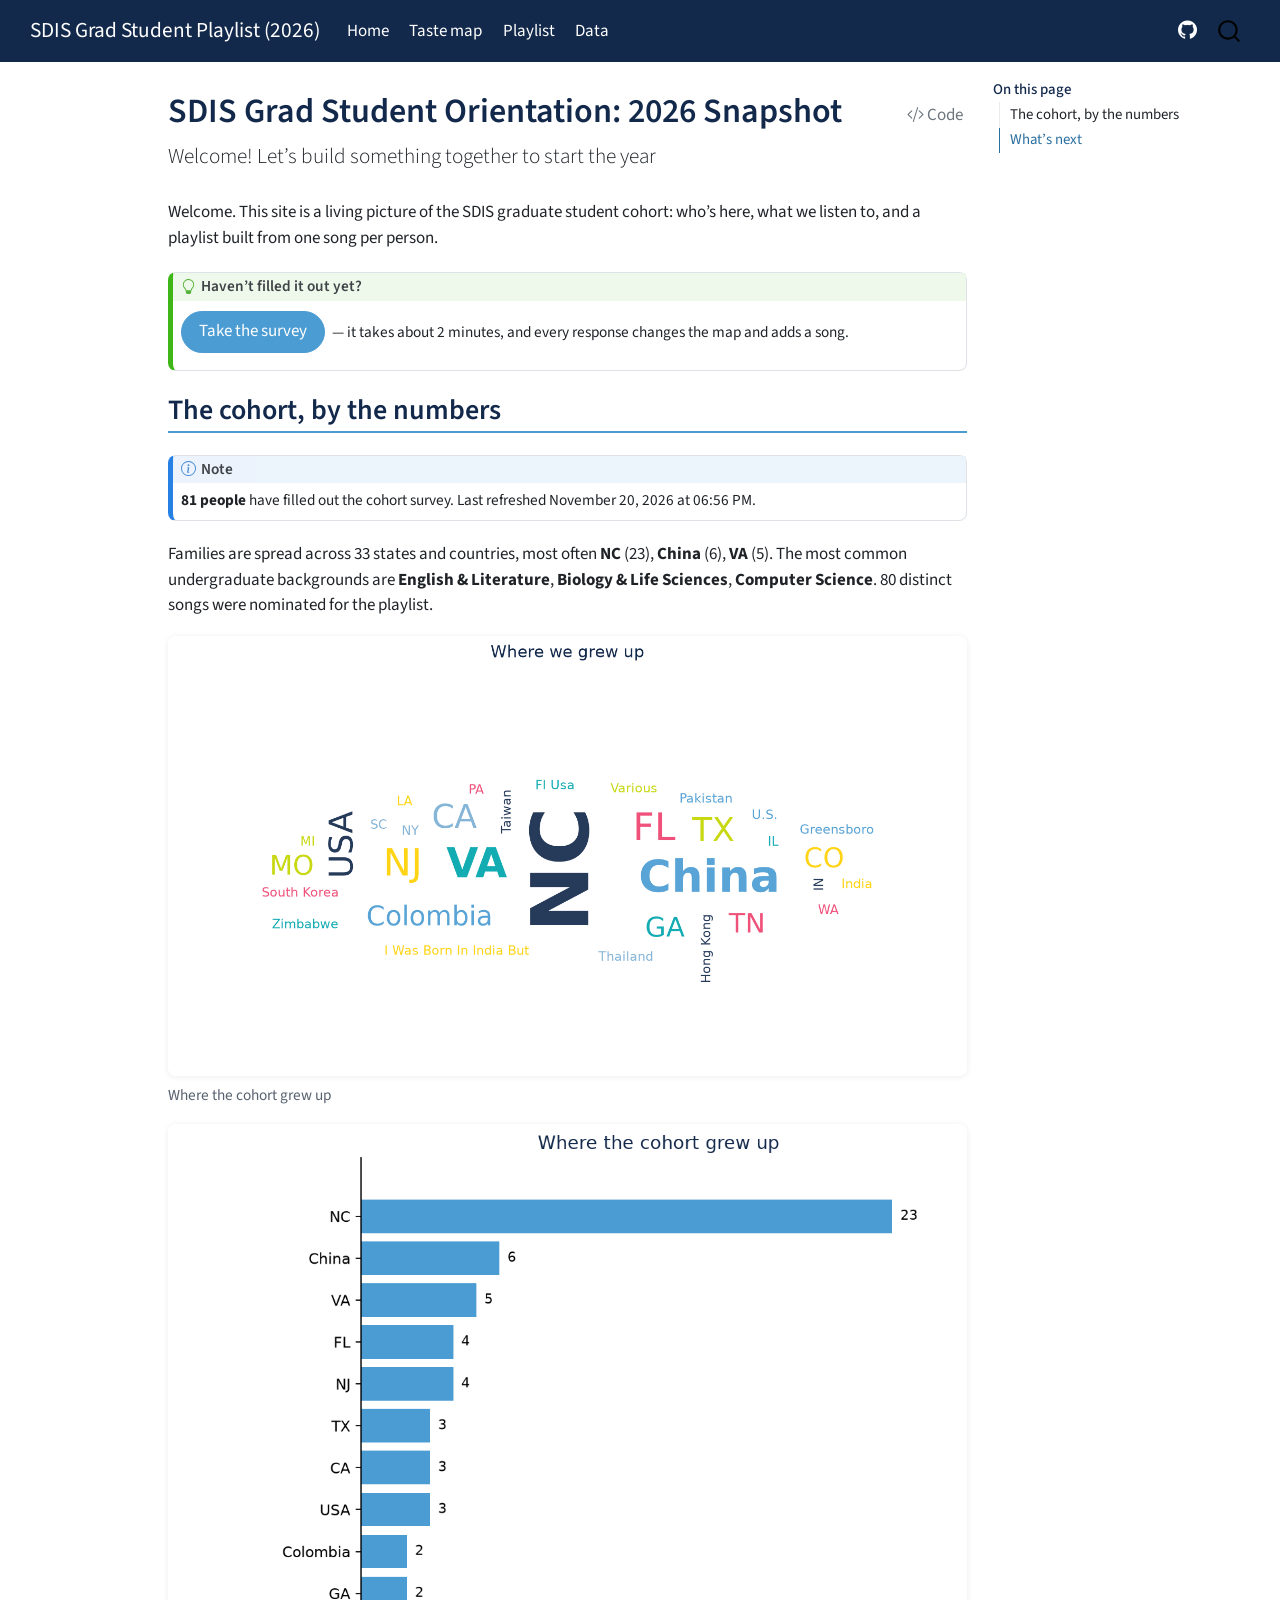
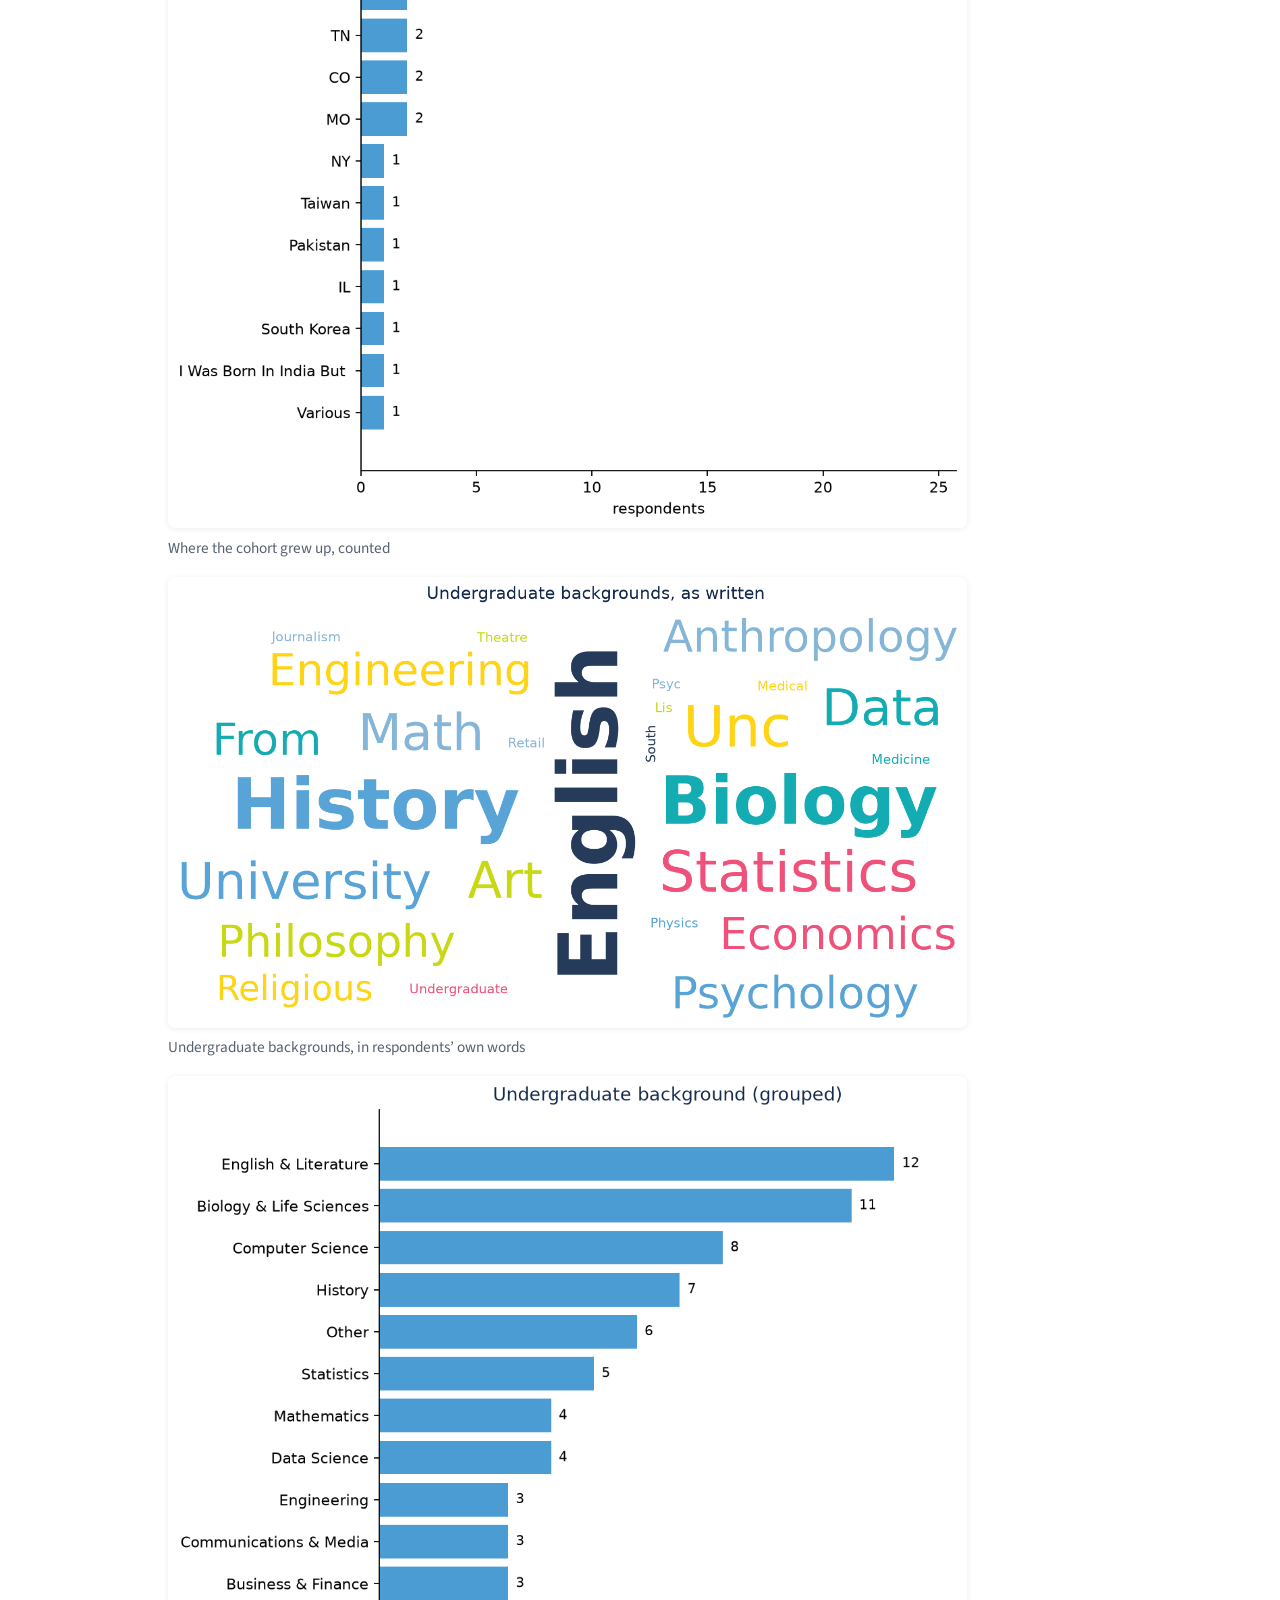
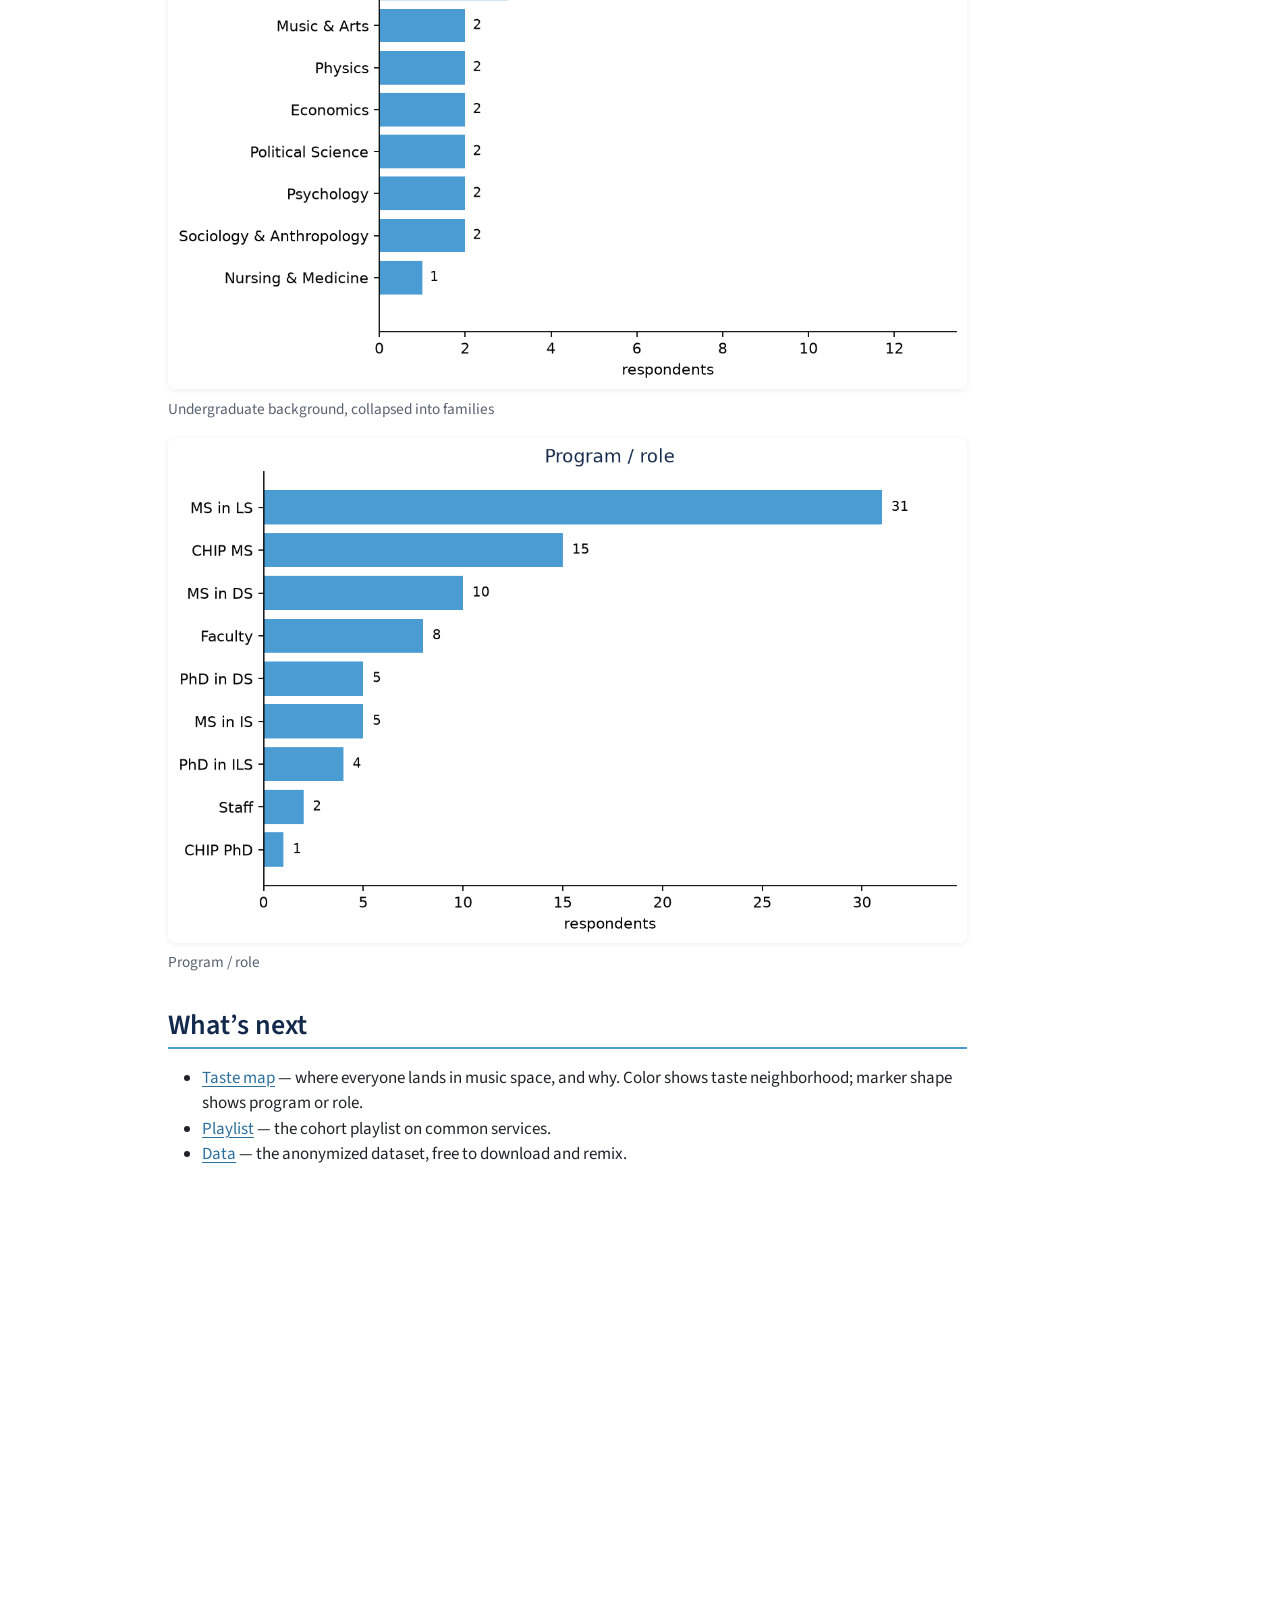
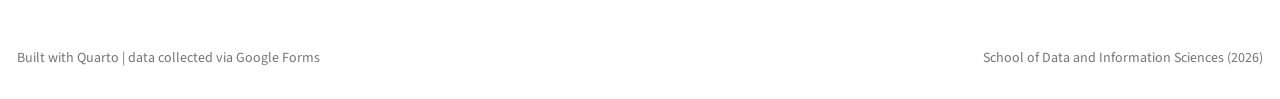
==== docs/index.html @ c25755b6 "Auto-refresh snapshot (2026-11-20)" ====
<!DOCTYPE html>
<html xmlns="http://www.w3.org/1999/xhtml" lang="en" xml:lang="en"><head>

<meta charset="utf-8">
<meta name="generator" content="quarto-1.5.57">

<meta name="viewport" content="width=device-width, initial-scale=1.0, user-scalable=yes">


<title>SDIS Grad Student Orientation: 2026 Snapshot – SDIS Grad Student Playlist (2026)</title>
<style>
code{white-space: pre-wrap;}
span.smallcaps{font-variant: small-caps;}
div.columns{display: flex; gap: min(4vw, 1.5em);}
div.column{flex: auto; overflow-x: auto;}
div.hanging-indent{margin-left: 1.5em; text-indent: -1.5em;}
ul.task-list{list-style: none;}
ul.task-list li input[type="checkbox"] {
  width: 0.8em;
  margin: 0 0.8em 0.2em -1em; /* quarto-specific, see https://github.com/quarto-dev/quarto-cli/issues/4556 */ 
  vertical-align: middle;
}
/* CSS for syntax highlighting */
pre > code.sourceCode { white-space: pre; position: relative; }
pre > code.sourceCode > span { line-height: 1.25; }
pre > code.sourceCode > span:empty { height: 1.2em; }
.sourceCode { overflow: visible; }
code.sourceCode > span { color: inherit; text-decoration: inherit; }
div.sourceCode { margin: 1em 0; }
pre.sourceCode { margin: 0; }
@media screen {
div.sourceCode { overflow: auto; }
}
@media print {
pre > code.sourceCode { white-space: pre-wrap; }
pre > code.sourceCode > span { display: inline-block; text-indent: -5em; padding-left: 5em; }
}
pre.numberSource code
  { counter-reset: source-line 0; }
pre.numberSource code > span
  { position: relative; left: -4em; counter-increment: source-line; }
pre.numberSource code > span > a:first-child::before
  { content: counter(source-line);
    position: relative; left: -1em; text-align: right; vertical-align: baseline;
    border: none; display: inline-block;
    -webkit-touch-callout: none; -webkit-user-select: none;
    -khtml-user-select: none; -moz-user-select: none;
    -ms-user-select: none; user-select: none;
    padding: 0 4px; width: 4em;
  }
pre.numberSource { margin-left: 3em;  padding-left: 4px; }
div.sourceCode
  {   }
@media screen {
pre > code.sourceCode > span > a:first-child::before { text-decoration: underline; }
}
</style>


<script src="site_libs/quarto-nav/quarto-nav.js"></script>
<script src="site_libs/quarto-nav/headroom.min.js"></script>
<script src="site_libs/clipboard/clipboard.min.js"></script>
<script src="site_libs/quarto-search/autocomplete.umd.js"></script>
<script src="site_libs/quarto-search/fuse.min.js"></script>
<script src="site_libs/quarto-search/quarto-search.js"></script>
<meta name="quarto:offset" content="./">
<script src="site_libs/quarto-html/quarto.js"></script>
<script src="site_libs/quarto-html/popper.min.js"></script>
<script src="site_libs/quarto-html/tippy.umd.min.js"></script>
<script src="site_libs/quarto-html/anchor.min.js"></script>
<link href="site_libs/quarto-html/tippy.css" rel="stylesheet">
<link href="site_libs/quarto-html/quarto-syntax-highlighting.css" rel="stylesheet" id="quarto-text-highlighting-styles">
<script src="site_libs/bootstrap/bootstrap.min.js"></script>
<link href="site_libs/bootstrap/bootstrap-icons.css" rel="stylesheet">
<link href="site_libs/bootstrap/bootstrap.min.css" rel="stylesheet" id="quarto-bootstrap" data-mode="light">
<script id="quarto-search-options" type="application/json">{
  "location": "navbar",
  "copy-button": false,
  "collapse-after": 3,
  "panel-placement": "end",
  "type": "overlay",
  "limit": 50,
  "keyboard-shortcut": [
    "f",
    "/",
    "s"
  ],
  "show-item-context": false,
  "language": {
    "search-no-results-text": "No results",
    "search-matching-documents-text": "matching documents",
    "search-copy-link-title": "Copy link to search",
    "search-hide-matches-text": "Hide additional matches",
    "search-more-match-text": "more match in this document",
    "search-more-matches-text": "more matches in this document",
    "search-clear-button-title": "Clear",
    "search-text-placeholder": "",
    "search-detached-cancel-button-title": "Cancel",
    "search-submit-button-title": "Submit",
    "search-label": "Search"
  }
}</script>
<style>html{ scroll-behavior: smooth; }</style>


</head>

<body class="nav-fixed">

<div id="quarto-search-results"></div>
  <header id="quarto-header" class="headroom fixed-top">
    <nav class="navbar navbar-expand-lg " data-bs-theme="dark">
      <div class="navbar-container container-fluid">
      <div class="navbar-brand-container mx-auto">
    <a class="navbar-brand" href="./index.html">
    <span class="navbar-title">SDIS Grad Student Playlist (2026)</span>
    </a>
  </div>
            <div id="quarto-search" class="" title="Search"></div>
          <button class="navbar-toggler" type="button" data-bs-toggle="collapse" data-bs-target="#navbarCollapse" aria-controls="navbarCollapse" role="menu" aria-expanded="false" aria-label="Toggle navigation" onclick="if (window.quartoToggleHeadroom) { window.quartoToggleHeadroom(); }">
  <span class="navbar-toggler-icon"></span>
</button>
          <div class="collapse navbar-collapse" id="navbarCollapse">
            <ul class="navbar-nav navbar-nav-scroll me-auto">
  <li class="nav-item">
    <a class="nav-link active" href="./index.html" aria-current="page"> 
<span class="menu-text">Home</span></a>
  </li>  
  <li class="nav-item">
    <a class="nav-link" href="./taste-map.html"> 
<span class="menu-text">Taste map</span></a>
  </li>  
  <li class="nav-item">
    <a class="nav-link" href="./playlist.html"> 
<span class="menu-text">Playlist</span></a>
  </li>  
  <li class="nav-item">
    <a class="nav-link" href="./data.html"> 
<span class="menu-text">Data</span></a>
  </li>  
</ul>
            <ul class="navbar-nav navbar-nav-scroll ms-auto">
  <li class="nav-item compact">
    <a class="nav-link" href="https://github.com/reisanar/SDIS-grad-26"> <i class="bi bi-github" role="img" aria-label="GitHub repository">
</i> 
<span class="menu-text"></span></a>
  </li>  
</ul>
          </div> <!-- /navcollapse -->
            <div class="quarto-navbar-tools">
</div>
      </div> <!-- /container-fluid -->
    </nav>
</header>
<!-- content -->
<div id="quarto-content" class="quarto-container page-columns page-rows-contents page-layout-article page-navbar">
<!-- sidebar -->
<!-- margin-sidebar -->
    <div id="quarto-margin-sidebar" class="sidebar margin-sidebar">
        <nav id="TOC" role="doc-toc" class="toc-active">
    <h2 id="toc-title">On this page</h2>
   
  <ul>
  <li><a href="#the-cohort-by-the-numbers" id="toc-the-cohort-by-the-numbers" class="nav-link active" data-scroll-target="#the-cohort-by-the-numbers">The cohort, by the numbers</a></li>
  <li><a href="#whats-next" id="toc-whats-next" class="nav-link" data-scroll-target="#whats-next">What’s next</a></li>
  </ul>
</nav>
    </div>
<!-- main -->
<main class="content" id="quarto-document-content">

<header id="title-block-header" class="quarto-title-block default">
<div class="quarto-title">
<div class="quarto-title-block"><div><h1 class="title">SDIS Grad Student Orientation: 2026 Snapshot</h1><button type="button" class="btn code-tools-button" id="quarto-code-tools-source"><i class="bi"></i> Code</button></div></div>
<p class="subtitle lead">Welcome! Let’s build something together to start the year</p>
</div>



<div class="quarto-title-meta">

    
  
    
  </div>
  


</header>


<p>Welcome. This site is a living picture of the SDIS graduate student cohort: who’s here, what we listen to, and a playlist built from one song per person.</p>
<!-- Nothing here is typed by hand. A Google Form collects responses, a scheduled -->
<!-- job pulls them in, the analysis re-runs, the taste map is recomputed, the -->
<!-- playlist is rebuilt, and the site redeploys. If you submit a response tonight, -->
<!-- you're on this page tomorrow morning — and you can play the whole playlist -->
<!-- right in the browser without logging in to anything. -->
<div class="callout callout-style-default callout-tip callout-titled">
<div class="callout-header d-flex align-content-center">
<div class="callout-icon-container">
<i class="callout-icon"></i>
</div>
<div class="callout-title-container flex-fill">
Haven’t filled it out yet?
</div>
</div>
<div class="callout-body-container callout-body">
<p><a href="https://docs.google.com/forms/d/e/1FAIpQLSffnSoDFPcI8As6cheWlBfTLeVxLnasJ-hv0qt-5BleGPT4eQ/viewform" class="btn btn-primary">Take the survey</a> — it takes about 2 minutes, and every response changes the map and adds a song.</p>
</div>
</div>
<section id="the-cohort-by-the-numbers" class="level2">
<h2 class="anchored" data-anchor-id="the-cohort-by-the-numbers">The cohort, by the numbers</h2>
<div class="callout callout-style-default callout-note callout-titled">
<div class="callout-header d-flex align-content-center">
<div class="callout-icon-container">
<i class="callout-icon"></i>
</div>
<div class="callout-title-container flex-fill">
Note
</div>
</div>
<div class="callout-body-container callout-body">
<p><strong>81 people</strong> have filled out the cohort survey. Last refreshed November 20, 2026 at 06:56 PM.</p>
</div>
</div>
<p>Families are spread across 33 states and countries, most often <strong>NC</strong> (23), <strong>China</strong> (6), <strong>VA</strong> (5). The most common undergraduate backgrounds are <strong>English &amp; Literature</strong>, <strong>Biology &amp; Life Sciences</strong>, <strong>Computer Science</strong>. 80 distinct songs were nominated for the playlist.</p>
<div class="quarto-figure quarto-figure-center">
<figure class="figure">
<p><img src="docs_assets/family_location_cloud.png" class="img-fluid figure-img" alt="Where the cohort grew up"></p>
<figcaption>Where the cohort grew up</figcaption>
</figure>
</div>
<div class="quarto-figure quarto-figure-center">
<figure class="figure">
<p><img src="docs_assets/family_location.png" class="img-fluid figure-img" alt="Where the cohort grew up, counted"></p>
<figcaption>Where the cohort grew up, counted</figcaption>
</figure>
</div>
<div class="quarto-figure quarto-figure-center">
<figure class="figure">
<p><img src="docs_assets/background_cloud.png" class="img-fluid figure-img" alt="Undergraduate backgrounds, in respondents' own words"></p>
<figcaption>Undergraduate backgrounds, in respondents’ own words</figcaption>
</figure>
</div>
<div class="quarto-figure quarto-figure-center">
<figure class="figure">
<p><img src="docs_assets/background.png" class="img-fluid figure-img" alt="Undergraduate background, collapsed into families"></p>
<figcaption>Undergraduate background, collapsed into families</figcaption>
</figure>
</div>
<div class="quarto-figure quarto-figure-center">
<figure class="figure">
<p><img src="docs_assets/program.png" class="img-fluid figure-img" alt="Program / role"></p>
<figcaption>Program / role</figcaption>
</figure>
</div>
</section>
<section id="whats-next" class="level2">
<h2 class="anchored" data-anchor-id="whats-next">What’s next</h2>
<ul>
<li><a href="./taste-map.html">Taste map</a> — where everyone lands in music space, and why. Color shows taste neighborhood; marker shape shows program or role.</li>
<li><a href="./playlist.html">Playlist</a> — the cohort playlist on common services.</li>
<li><a href="./data.html">Data</a> — the anonymized dataset, free to download and remix. <!-- - [How it works](workshop.qmd) — the tf-idf and PCA walkthrough from the session. --></li>
</ul>
<iframe data-testid="embed-iframe" style="border-radius:12px" src="https://open.spotify.com/embed/playlist/0b9cePm2VFBLMH1HEgCkx0?utm_source=generator&amp;si=b4dc8a5e68224e42" width="100%" height="352" frameborder="0" allowfullscreen="" allow="autoplay; clipboard-write; encrypted-media; fullscreen; picture-in-picture" loading="lazy">
</iframe>


<!-- -->

</section>

</main> <!-- /main -->
<script id="quarto-html-after-body" type="application/javascript">
window.document.addEventListener("DOMContentLoaded", function (event) {
  const toggleBodyColorMode = (bsSheetEl) => {
    const mode = bsSheetEl.getAttribute("data-mode");
    const bodyEl = window.document.querySelector("body");
    if (mode === "dark") {
      bodyEl.classList.add("quarto-dark");
      bodyEl.classList.remove("quarto-light");
    } else {
      bodyEl.classList.add("quarto-light");
      bodyEl.classList.remove("quarto-dark");
    }
  }
  const toggleBodyColorPrimary = () => {
    const bsSheetEl = window.document.querySelector("link#quarto-bootstrap");
    if (bsSheetEl) {
      toggleBodyColorMode(bsSheetEl);
    }
  }
  toggleBodyColorPrimary();  
  const icon = "";
  const anchorJS = new window.AnchorJS();
  anchorJS.options = {
    placement: 'right',
    icon: icon
  };
  anchorJS.add('.anchored');
  const isCodeAnnotation = (el) => {
    for (const clz of el.classList) {
      if (clz.startsWith('code-annotation-')) {                     
        return true;
      }
    }
    return false;
  }
  const onCopySuccess = function(e) {
    // button target
    const button = e.trigger;
    // don't keep focus
    button.blur();
    // flash "checked"
    button.classList.add('code-copy-button-checked');
    var currentTitle = button.getAttribute("title");
    button.setAttribute("title", "Copied!");
    let tooltip;
    if (window.bootstrap) {
      button.setAttribute("data-bs-toggle", "tooltip");
      button.setAttribute("data-bs-placement", "left");
      button.setAttribute("data-bs-title", "Copied!");
      tooltip = new bootstrap.Tooltip(button, 
        { trigger: "manual", 
          customClass: "code-copy-button-tooltip",
          offset: [0, -8]});
      tooltip.show();    
    }
    setTimeout(function() {
      if (tooltip) {
        tooltip.hide();
        button.removeAttribute("data-bs-title");
        button.removeAttribute("data-bs-toggle");
        button.removeAttribute("data-bs-placement");
      }
      button.setAttribute("title", currentTitle);
      button.classList.remove('code-copy-button-checked');
    }, 1000);
    // clear code selection
    e.clearSelection();
  }
  const getTextToCopy = function(trigger) {
      const codeEl = trigger.previousElementSibling.cloneNode(true);
      for (const childEl of codeEl.children) {
        if (isCodeAnnotation(childEl)) {
          childEl.remove();
        }
      }
      return codeEl.innerText;
  }
  const clipboard = new window.ClipboardJS('.code-copy-button:not([data-in-quarto-modal])', {
    text: getTextToCopy
  });
  clipboard.on('success', onCopySuccess);
  if (window.document.getElementById('quarto-embedded-source-code-modal')) {
    // For code content inside modals, clipBoardJS needs to be initialized with a container option
    // TODO: Check when it could be a function (https://github.com/zenorocha/clipboard.js/issues/860)
    const clipboardModal = new window.ClipboardJS('.code-copy-button[data-in-quarto-modal]', {
      text: getTextToCopy,
      container: window.document.getElementById('quarto-embedded-source-code-modal')
    });
    clipboardModal.on('success', onCopySuccess);
  }
  const viewSource = window.document.getElementById('quarto-view-source') ||
                     window.document.getElementById('quarto-code-tools-source');
  if (viewSource) {
    const sourceUrl = viewSource.getAttribute("data-quarto-source-url");
    viewSource.addEventListener("click", function(e) {
      if (sourceUrl) {
        // rstudio viewer pane
        if (/\bcapabilities=\b/.test(window.location)) {
          window.open(sourceUrl);
        } else {
          window.location.href = sourceUrl;
        }
      } else {
        const modal = new bootstrap.Modal(document.getElementById('quarto-embedded-source-code-modal'));
        modal.show();
      }
      return false;
    });
  }
  function toggleCodeHandler(show) {
    return function(e) {
      const detailsSrc = window.document.querySelectorAll(".cell > details > .sourceCode");
      for (let i=0; i<detailsSrc.length; i++) {
        const details = detailsSrc[i].parentElement;
        if (show) {
          details.open = true;
        } else {
          details.removeAttribute("open");
        }
      }
      const cellCodeDivs = window.document.querySelectorAll(".cell > .sourceCode");
      const fromCls = show ? "hidden" : "unhidden";
      const toCls = show ? "unhidden" : "hidden";
      for (let i=0; i<cellCodeDivs.length; i++) {
        const codeDiv = cellCodeDivs[i];
        if (codeDiv.classList.contains(fromCls)) {
          codeDiv.classList.remove(fromCls);
          codeDiv.classList.add(toCls);
        } 
      }
      return false;
    }
  }
  const hideAllCode = window.document.getElementById("quarto-hide-all-code");
  if (hideAllCode) {
    hideAllCode.addEventListener("click", toggleCodeHandler(false));
  }
  const showAllCode = window.document.getElementById("quarto-show-all-code");
  if (showAllCode) {
    showAllCode.addEventListener("click", toggleCodeHandler(true));
  }
    var localhostRegex = new RegExp(/^(?:http|https):\/\/localhost\:?[0-9]*\//);
    var mailtoRegex = new RegExp(/^mailto:/);
      var filterRegex = new RegExp("https:\/\/reisanar\.github\.io\/SDIS-grad-26\/");
    var isInternal = (href) => {
        return filterRegex.test(href) || localhostRegex.test(href) || mailtoRegex.test(href);
    }
    // Inspect non-navigation links and adorn them if external
 	var links = window.document.querySelectorAll('a[href]:not(.nav-link):not(.navbar-brand):not(.toc-action):not(.sidebar-link):not(.sidebar-item-toggle):not(.pagination-link):not(.no-external):not([aria-hidden]):not(.dropdown-item):not(.quarto-navigation-tool):not(.about-link)');
    for (var i=0; i<links.length; i++) {
      const link = links[i];
      if (!isInternal(link.href)) {
        // undo the damage that might have been done by quarto-nav.js in the case of
        // links that we want to consider external
        if (link.dataset.originalHref !== undefined) {
          link.href = link.dataset.originalHref;
        }
          // target, if specified
          link.setAttribute("target", "_blank");
          if (link.getAttribute("rel") === null) {
            link.setAttribute("rel", "noopener");
          }
      }
    }
  function tippyHover(el, contentFn, onTriggerFn, onUntriggerFn) {
    const config = {
      allowHTML: true,
      maxWidth: 500,
      delay: 100,
      arrow: false,
      appendTo: function(el) {
          return el.parentElement;
      },
      interactive: true,
      interactiveBorder: 10,
      theme: 'quarto',
      placement: 'bottom-start',
    };
    if (contentFn) {
      config.content = contentFn;
    }
    if (onTriggerFn) {
      config.onTrigger = onTriggerFn;
    }
    if (onUntriggerFn) {
      config.onUntrigger = onUntriggerFn;
    }
    window.tippy(el, config); 
  }
  const noterefs = window.document.querySelectorAll('a[role="doc-noteref"]');
  for (var i=0; i<noterefs.length; i++) {
    const ref = noterefs[i];
    tippyHover(ref, function() {
      // use id or data attribute instead here
      let href = ref.getAttribute('data-footnote-href') || ref.getAttribute('href');
      try { href = new URL(href).hash; } catch {}
      const id = href.replace(/^#\/?/, "");
      const note = window.document.getElementById(id);
      if (note) {
        return note.innerHTML;
      } else {
        return "";
      }
    });
  }
  const xrefs = window.document.querySelectorAll('a.quarto-xref');
  const processXRef = (id, note) => {
    // Strip column container classes
    const stripColumnClz = (el) => {
      el.classList.remove("page-full", "page-columns");
      if (el.children) {
        for (const child of el.children) {
          stripColumnClz(child);
        }
      }
    }
    stripColumnClz(note)
    if (id === null || id.startsWith('sec-')) {
      // Special case sections, only their first couple elements
      const container = document.createElement("div");
      if (note.children && note.children.length > 2) {
        container.appendChild(note.children[0].cloneNode(true));
        for (let i = 1; i < note.children.length; i++) {
          const child = note.children[i];
          if (child.tagName === "P" && child.innerText === "") {
            continue;
          } else {
            container.appendChild(child.cloneNode(true));
            break;
          }
        }
        if (window.Quarto?.typesetMath) {
          window.Quarto.typesetMath(container);
        }
        return container.innerHTML
      } else {
        if (window.Quarto?.typesetMath) {
          window.Quarto.typesetMath(note);
        }
        return note.innerHTML;
      }
    } else {
      // Remove any anchor links if they are present
      const anchorLink = note.querySelector('a.anchorjs-link');
      if (anchorLink) {
        anchorLink.remove();
      }
      if (window.Quarto?.typesetMath) {
        window.Quarto.typesetMath(note);
      }
      // TODO in 1.5, we should make sure this works without a callout special case
      if (note.classList.contains("callout")) {
        return note.outerHTML;
      } else {
        return note.innerHTML;
      }
    }
  }
  for (var i=0; i<xrefs.length; i++) {
    const xref = xrefs[i];
    tippyHover(xref, undefined, function(instance) {
      instance.disable();
      let url = xref.getAttribute('href');
      let hash = undefined; 
      if (url.startsWith('#')) {
        hash = url;
      } else {
        try { hash = new URL(url).hash; } catch {}
      }
      if (hash) {
        const id = hash.replace(/^#\/?/, "");
        const note = window.document.getElementById(id);
        if (note !== null) {
          try {
            const html = processXRef(id, note.cloneNode(true));
            instance.setContent(html);
          } finally {
            instance.enable();
            instance.show();
          }
        } else {
          // See if we can fetch this
          fetch(url.split('#')[0])
          .then(res => res.text())
          .then(html => {
            const parser = new DOMParser();
            const htmlDoc = parser.parseFromString(html, "text/html");
            const note = htmlDoc.getElementById(id);
            if (note !== null) {
              const html = processXRef(id, note);
              instance.setContent(html);
            } 
          }).finally(() => {
            instance.enable();
            instance.show();
          });
        }
      } else {
        // See if we can fetch a full url (with no hash to target)
        // This is a special case and we should probably do some content thinning / targeting
        fetch(url)
        .then(res => res.text())
        .then(html => {
          const parser = new DOMParser();
          const htmlDoc = parser.parseFromString(html, "text/html");
          const note = htmlDoc.querySelector('main.content');
          if (note !== null) {
            // This should only happen for chapter cross references
            // (since there is no id in the URL)
            // remove the first header
            if (note.children.length > 0 && note.children[0].tagName === "HEADER") {
              note.children[0].remove();
            }
            const html = processXRef(null, note);
            instance.setContent(html);
          } 
        }).finally(() => {
          instance.enable();
          instance.show();
        });
      }
    }, function(instance) {
    });
  }
      let selectedAnnoteEl;
      const selectorForAnnotation = ( cell, annotation) => {
        let cellAttr = 'data-code-cell="' + cell + '"';
        let lineAttr = 'data-code-annotation="' +  annotation + '"';
        const selector = 'span[' + cellAttr + '][' + lineAttr + ']';
        return selector;
      }
      const selectCodeLines = (annoteEl) => {
        const doc = window.document;
        const targetCell = annoteEl.getAttribute("data-target-cell");
        const targetAnnotation = annoteEl.getAttribute("data-target-annotation");
        const annoteSpan = window.document.querySelector(selectorForAnnotation(targetCell, targetAnnotation));
        const lines = annoteSpan.getAttribute("data-code-lines").split(",");
        const lineIds = lines.map((line) => {
          return targetCell + "-" + line;
        })
        let top = null;
        let height = null;
        let parent = null;
        if (lineIds.length > 0) {
            //compute the position of the single el (top and bottom and make a div)
            const el = window.document.getElementById(lineIds[0]);
            top = el.offsetTop;
            height = el.offsetHeight;
            parent = el.parentElement.parentElement;
          if (lineIds.length > 1) {
            const lastEl = window.document.getElementById(lineIds[lineIds.length - 1]);
            const bottom = lastEl.offsetTop + lastEl.offsetHeight;
            height = bottom - top;
          }
          if (top !== null && height !== null && parent !== null) {
            // cook up a div (if necessary) and position it 
            let div = window.document.getElementById("code-annotation-line-highlight");
            if (div === null) {
              div = window.document.createElement("div");
              div.setAttribute("id", "code-annotation-line-highlight");
              div.style.position = 'absolute';
              parent.appendChild(div);
            }
            div.style.top = top - 2 + "px";
            div.style.height = height + 4 + "px";
            div.style.left = 0;
            let gutterDiv = window.document.getElementById("code-annotation-line-highlight-gutter");
            if (gutterDiv === null) {
              gutterDiv = window.document.createElement("div");
              gutterDiv.setAttribute("id", "code-annotation-line-highlight-gutter");
              gutterDiv.style.position = 'absolute';
              const codeCell = window.document.getElementById(targetCell);
              const gutter = codeCell.querySelector('.code-annotation-gutter');
              gutter.appendChild(gutterDiv);
            }
            gutterDiv.style.top = top - 2 + "px";
            gutterDiv.style.height = height + 4 + "px";
          }
          selectedAnnoteEl = annoteEl;
        }
      };
      const unselectCodeLines = () => {
        const elementsIds = ["code-annotation-line-highlight", "code-annotation-line-highlight-gutter"];
        elementsIds.forEach((elId) => {
          const div = window.document.getElementById(elId);
          if (div) {
            div.remove();
          }
        });
        selectedAnnoteEl = undefined;
      };
        // Handle positioning of the toggle
    window.addEventListener(
      "resize",
      throttle(() => {
        elRect = undefined;
        if (selectedAnnoteEl) {
          selectCodeLines(selectedAnnoteEl);
        }
      }, 10)
    );
    function throttle(fn, ms) {
    let throttle = false;
    let timer;
      return (...args) => {
        if(!throttle) { // first call gets through
            fn.apply(this, args);
            throttle = true;
        } else { // all the others get throttled
            if(timer) clearTimeout(timer); // cancel #2
            timer = setTimeout(() => {
              fn.apply(this, args);
              timer = throttle = false;
            }, ms);
        }
      };
    }
      // Attach click handler to the DT
      const annoteDls = window.document.querySelectorAll('dt[data-target-cell]');
      for (const annoteDlNode of annoteDls) {
        annoteDlNode.addEventListener('click', (event) => {
          const clickedEl = event.target;
          if (clickedEl !== selectedAnnoteEl) {
            unselectCodeLines();
            const activeEl = window.document.querySelector('dt[data-target-cell].code-annotation-active');
            if (activeEl) {
              activeEl.classList.remove('code-annotation-active');
            }
            selectCodeLines(clickedEl);
            clickedEl.classList.add('code-annotation-active');
          } else {
            // Unselect the line
            unselectCodeLines();
            clickedEl.classList.remove('code-annotation-active');
          }
        });
      }
  const findCites = (el) => {
    const parentEl = el.parentElement;
    if (parentEl) {
      const cites = parentEl.dataset.cites;
      if (cites) {
        return {
          el,
          cites: cites.split(' ')
        };
      } else {
        return findCites(el.parentElement)
      }
    } else {
      return undefined;
    }
  };
  var bibliorefs = window.document.querySelectorAll('a[role="doc-biblioref"]');
  for (var i=0; i<bibliorefs.length; i++) {
    const ref = bibliorefs[i];
    const citeInfo = findCites(ref);
    if (citeInfo) {
      tippyHover(citeInfo.el, function() {
        var popup = window.document.createElement('div');
        citeInfo.cites.forEach(function(cite) {
          var citeDiv = window.document.createElement('div');
          citeDiv.classList.add('hanging-indent');
          citeDiv.classList.add('csl-entry');
          var biblioDiv = window.document.getElementById('ref-' + cite);
          if (biblioDiv) {
            citeDiv.innerHTML = biblioDiv.innerHTML;
          }
          popup.appendChild(citeDiv);
        });
        return popup.innerHTML;
      });
    }
  }
});
</script><div class="modal fade" id="quarto-embedded-source-code-modal" tabindex="-1" aria-labelledby="quarto-embedded-source-code-modal-label" aria-hidden="true"><div class="modal-dialog modal-dialog-scrollable"><div class="modal-content"><div class="modal-header"><h5 class="modal-title" id="quarto-embedded-source-code-modal-label">Source Code</h5><button class="btn-close" data-bs-dismiss="modal"></button></div><div class="modal-body"><div class="">
<div class="sourceCode" id="cb1" data-shortcodes="false"><pre class="sourceCode markdown code-with-copy"><code class="sourceCode markdown"><span id="cb1-1"><a href="#cb1-1" aria-hidden="true" tabindex="-1"></a><span class="co">---</span></span>
<span id="cb1-2"><a href="#cb1-2" aria-hidden="true" tabindex="-1"></a><span class="an">title:</span><span class="co"> "SDIS Grad Student Orientation: 2026 Snapshot"</span></span>
<span id="cb1-3"><a href="#cb1-3" aria-hidden="true" tabindex="-1"></a><span class="an">subtitle:</span><span class="co"> "Welcome! Let's build something together to start the year"</span></span>
<span id="cb1-4"><a href="#cb1-4" aria-hidden="true" tabindex="-1"></a><span class="co">---</span></span>
<span id="cb1-5"><a href="#cb1-5" aria-hidden="true" tabindex="-1"></a></span>
<span id="cb1-6"><a href="#cb1-6" aria-hidden="true" tabindex="-1"></a>Welcome. This site is a living picture of the SDIS graduate student cohort: who's here, what we</span>
<span id="cb1-7"><a href="#cb1-7" aria-hidden="true" tabindex="-1"></a>listen to, and a playlist built from one song per person.</span>
<span id="cb1-8"><a href="#cb1-8" aria-hidden="true" tabindex="-1"></a></span>
<span id="cb1-9"><a href="#cb1-9" aria-hidden="true" tabindex="-1"></a><span class="co">&lt;!-- Nothing here is typed by hand. A Google Form collects responses, a scheduled --&gt;</span></span>
<span id="cb1-10"><a href="#cb1-10" aria-hidden="true" tabindex="-1"></a><span class="co">&lt;!-- job pulls them in, the analysis re-runs, the taste map is recomputed, the --&gt;</span></span>
<span id="cb1-11"><a href="#cb1-11" aria-hidden="true" tabindex="-1"></a><span class="co">&lt;!-- playlist is rebuilt, and the site redeploys. If you submit a response tonight, --&gt;</span></span>
<span id="cb1-12"><a href="#cb1-12" aria-hidden="true" tabindex="-1"></a><span class="co">&lt;!-- you're on this page tomorrow morning — and you can play the whole playlist --&gt;</span></span>
<span id="cb1-13"><a href="#cb1-13" aria-hidden="true" tabindex="-1"></a><span class="co">&lt;!-- right in the browser without logging in to anything. --&gt;</span></span>
<span id="cb1-14"><a href="#cb1-14" aria-hidden="true" tabindex="-1"></a></span>
<span id="cb1-15"><a href="#cb1-15" aria-hidden="true" tabindex="-1"></a>::: {.callout-tip}</span>
<span id="cb1-16"><a href="#cb1-16" aria-hidden="true" tabindex="-1"></a><span class="fu">## Haven't filled it out yet?</span></span>
<span id="cb1-17"><a href="#cb1-17" aria-hidden="true" tabindex="-1"></a><span class="co">[</span><span class="ot">Take the survey</span><span class="co">](https://docs.google.com/forms/d/e/1FAIpQLSffnSoDFPcI8As6cheWlBfTLeVxLnasJ-hv0qt-5BleGPT4eQ/viewform)</span>{.btn .btn-primary} — it takes about 2</span>
<span id="cb1-18"><a href="#cb1-18" aria-hidden="true" tabindex="-1"></a>minutes, and every response changes the map and adds a song.</span>
<span id="cb1-19"><a href="#cb1-19" aria-hidden="true" tabindex="-1"></a>:::</span>
<span id="cb1-20"><a href="#cb1-20" aria-hidden="true" tabindex="-1"></a></span>
<span id="cb1-21"><a href="#cb1-21" aria-hidden="true" tabindex="-1"></a><span class="fu">## The cohort, by the numbers</span></span>
<span id="cb1-22"><a href="#cb1-22" aria-hidden="true" tabindex="-1"></a></span>
<span id="cb1-23"><a href="#cb1-23" aria-hidden="true" tabindex="-1"></a>{{&lt; include _generated.md &gt;}}</span>
<span id="cb1-24"><a href="#cb1-24" aria-hidden="true" tabindex="-1"></a></span>
<span id="cb1-25"><a href="#cb1-25" aria-hidden="true" tabindex="-1"></a><span class="fu">## What's next</span></span>
<span id="cb1-26"><a href="#cb1-26" aria-hidden="true" tabindex="-1"></a></span>
<span id="cb1-27"><a href="#cb1-27" aria-hidden="true" tabindex="-1"></a><span class="ss">- </span><span class="co">[</span><span class="ot">Taste map</span><span class="co">](taste-map.qmd)</span> — where everyone lands in music space, and why.</span>
<span id="cb1-28"><a href="#cb1-28" aria-hidden="true" tabindex="-1"></a>  Color shows taste neighborhood; marker shape shows program or role.</span>
<span id="cb1-29"><a href="#cb1-29" aria-hidden="true" tabindex="-1"></a><span class="ss">- </span><span class="co">[</span><span class="ot">Playlist</span><span class="co">](playlist.qmd)</span> — the cohort playlist on common services.</span>
<span id="cb1-30"><a href="#cb1-30" aria-hidden="true" tabindex="-1"></a><span class="ss">- </span><span class="co">[</span><span class="ot">Data</span><span class="co">](data.qmd)</span> — the anonymized dataset, free to download and remix.</span>
<span id="cb1-31"><a href="#cb1-31" aria-hidden="true" tabindex="-1"></a><span class="co">&lt;!-- - [How it works](workshop.qmd) — the tf-idf and PCA walkthrough from the session. --&gt;</span></span>
<span id="cb1-32"><a href="#cb1-32" aria-hidden="true" tabindex="-1"></a></span>
<span id="cb1-33"><a href="#cb1-33" aria-hidden="true" tabindex="-1"></a>&lt;iframe data-testid="embed-iframe" style="border-radius:12px" src="https://open.spotify.com/embed/playlist/0b9cePm2VFBLMH1HEgCkx0?utm_source=generator&amp;si=b4dc8a5e68224e42" width="100%" height="352" frameBorder="0" allowfullscreen="" allow="autoplay; clipboard-write; encrypted-media; fullscreen; picture-in-picture" loading="lazy"&gt;&lt;/iframe&gt;</span></code><button title="Copy to Clipboard" class="code-copy-button" data-in-quarto-modal=""><i class="bi"></i></button></pre></div>
</div></div></div></div></div>
</div> <!-- /content -->
<footer class="footer">
  <div class="nav-footer">
    <div class="nav-footer-left">
<p>Built with Quarto | data collected via Google Forms</p>
</div>   
    <div class="nav-footer-center">
      &nbsp;
    </div>
    <div class="nav-footer-right">
<p>School of Data and Information Sciences (2026)</p>
</div>
  </div>
</footer>




<script src="site_libs/quarto-html/zenscroll-min.js"></script>
</body></html>
---- docs/site_libs/quarto-html/tippy.css ----
.tippy-box[data-animation=fade][data-state=hidden]{opacity:0}[data-tippy-root]{max-width:calc(100vw - 10px)}.tippy-box{position:relative;background-color:#333;color:#fff;border-radius:4px;font-size:14px;line-height:1.4;white-space:normal;outline:0;transition-property:transform,visibility,opacity}.tippy-box[data-placement^=top]>.tippy-arrow{bottom:0}.tippy-box[data-placement^=top]>.tippy-arrow:before{bottom:-7px;left:0;border-width:8px 8px 0;border-top-color:initial;transform-origin:center top}.tippy-box[data-placement^=bottom]>.tippy-arrow{top:0}.tippy-box[data-placement^=bottom]>.tippy-arrow:before{top:-7px;left:0;border-width:0 8px 8px;border-bottom-color:initial;transform-origin:center bottom}.tippy-box[data-placement^=left]>.tippy-arrow{right:0}.tippy-box[data-placement^=left]>.tippy-arrow:before{border-width:8px 0 8px 8px;border-left-color:initial;right:-7px;transform-origin:center left}.tippy-box[data-placement^=right]>.tippy-arrow{left:0}.tippy-box[data-placement^=right]>.tippy-arrow:before{left:-7px;border-width:8px 8px 8px 0;border-right-color:initial;transform-origin:center right}.tippy-box[data-inertia][data-state=visible]{transition-timing-function:cubic-bezier(.54,1.5,.38,1.11)}.tippy-arrow{width:16px;height:16px;color:#333}.tippy-arrow:before{content:"";position:absolute;border-color:transparent;border-style:solid}.tippy-content{position:relative;padding:5px 9px;z-index:1}
---- docs/site_libs/quarto-html/quarto-syntax-highlighting.css ----
/* quarto syntax highlight colors */
:root {
  --quarto-hl-ot-color: #003B4F;
  --quarto-hl-at-color: #657422;
  --quarto-hl-ss-color: #20794D;
  --quarto-hl-an-color: #5E5E5E;
  --quarto-hl-fu-color: #4758AB;
  --quarto-hl-st-color: #20794D;
  --quarto-hl-cf-color: #003B4F;
  --quarto-hl-op-color: #5E5E5E;
  --quarto-hl-er-color: #AD0000;
  --quarto-hl-bn-color: #AD0000;
  --quarto-hl-al-color: #AD0000;
  --quarto-hl-va-color: #111111;
  --quarto-hl-bu-color: inherit;
  --quarto-hl-ex-color: inherit;
  --quarto-hl-pp-color: #AD0000;
  --quarto-hl-in-color: #5E5E5E;
  --quarto-hl-vs-color: #20794D;
  --quarto-hl-wa-color: #5E5E5E;
  --quarto-hl-do-color: #5E5E5E;
  --quarto-hl-im-color: #00769E;
  --quarto-hl-ch-color: #20794D;
  --quarto-hl-dt-color: #AD0000;
  --quarto-hl-fl-color: #AD0000;
  --quarto-hl-co-color: #5E5E5E;
  --quarto-hl-cv-color: #5E5E5E;
  --quarto-hl-cn-color: #8f5902;
  --quarto-hl-sc-color: #5E5E5E;
  --quarto-hl-dv-color: #AD0000;
  --quarto-hl-kw-color: #003B4F;
}

/* other quarto variables */
:root {
  --quarto-font-monospace: SFMono-Regular, Menlo, Monaco, Consolas, "Liberation Mono", "Courier New", monospace;
}

pre > code.sourceCode > span {
  color: #003B4F;
}

code span {
  color: #003B4F;
}

code.sourceCode > span {
  color: #003B4F;
}

div.sourceCode,
div.sourceCode pre.sourceCode {
  color: #003B4F;
}

code span.ot {
  color: #003B4F;
  font-style: inherit;
}

code span.at {
  color: #657422;
  font-style: inherit;
}

code span.ss {
  color: #20794D;
  font-style: inherit;
}

code span.an {
  color: #5E5E5E;
  font-style: inherit;
}

code span.fu {
  color: #4758AB;
  font-style: inherit;
}

code span.st {
  color: #20794D;
  font-style: inherit;
}

code span.cf {
  color: #003B4F;
  font-weight: bold;
  font-style: inherit;
}

code span.op {
  color: #5E5E5E;
  font-style: inherit;
}

code span.er {
  color: #AD0000;
  font-style: inherit;
}

code span.bn {
  color: #AD0000;
  font-style: inherit;
}

code span.al {
  color: #AD0000;
  font-style: inherit;
}

code span.va {
  color: #111111;
  font-style: inherit;
}

code span.bu {
  font-style: inherit;
}

code span.ex {
  font-style: inherit;
}

code span.pp {
  color: #AD0000;
  font-style: inherit;
}

code span.in {
  color: #5E5E5E;
  font-style: inherit;
}

code span.vs {
  color: #20794D;
  font-style: inherit;
}

code span.wa {
  color: #5E5E5E;
  font-style: italic;
}

code span.do {
  color: #5E5E5E;
  font-style: italic;
}

code span.im {
  color: #00769E;
  font-style: inherit;
}

code span.ch {
  color: #20794D;
  font-style: inherit;
}

code span.dt {
  color: #AD0000;
  font-style: inherit;
}

code span.fl {
  color: #AD0000;
  font-style: inherit;
}

code span.co {
  color: #5E5E5E;
  font-style: inherit;
}

code span.cv {
  color: #5E5E5E;
  font-style: italic;
}

code span.cn {
  color: #8f5902;
  font-style: inherit;
}

code span.sc {
  color: #5E5E5E;
  font-style: inherit;
}

code span.dv {
  color: #AD0000;
  font-style: inherit;
}

code span.kw {
  color: #003B4F;
  font-weight: bold;
  font-style: inherit;
}

.prevent-inlining {
  content: "</";
}

/*# sourceMappingURL=debc5d5d77c3f9108843748ff7464032.css.map */
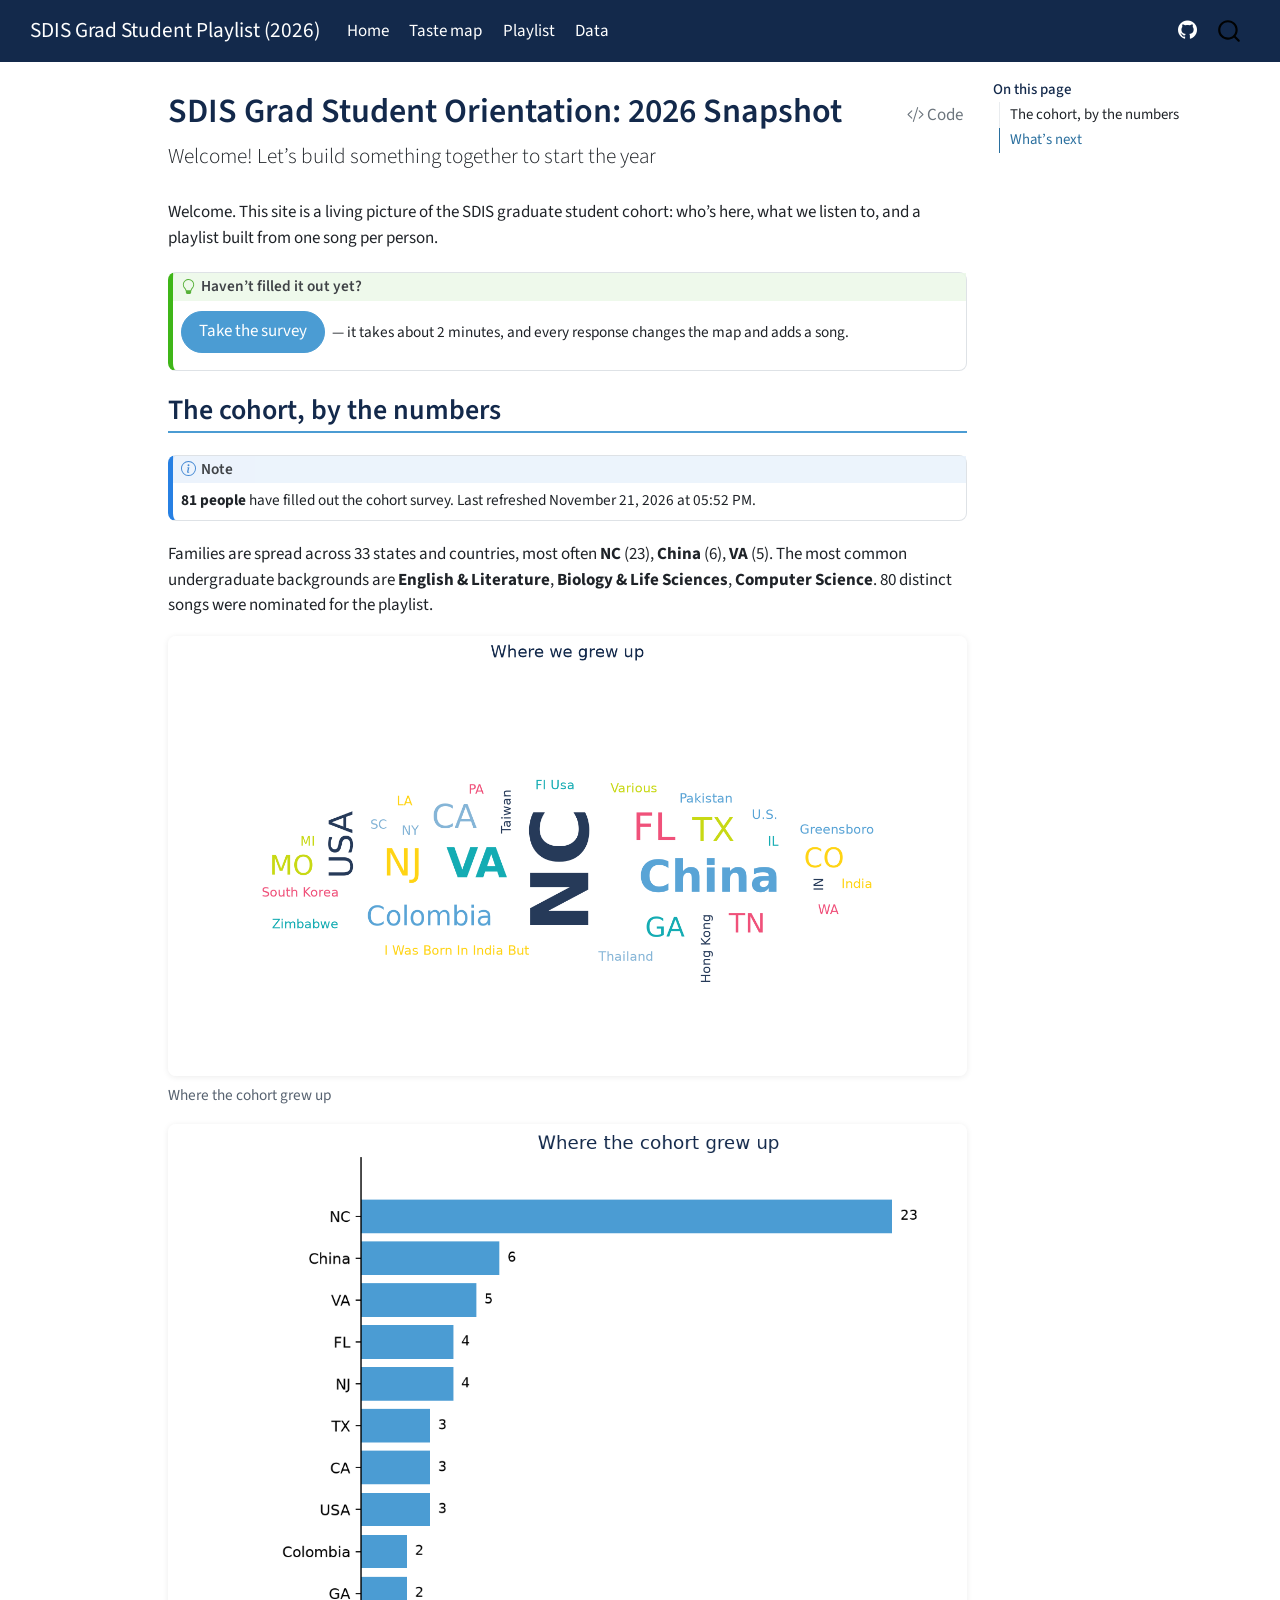
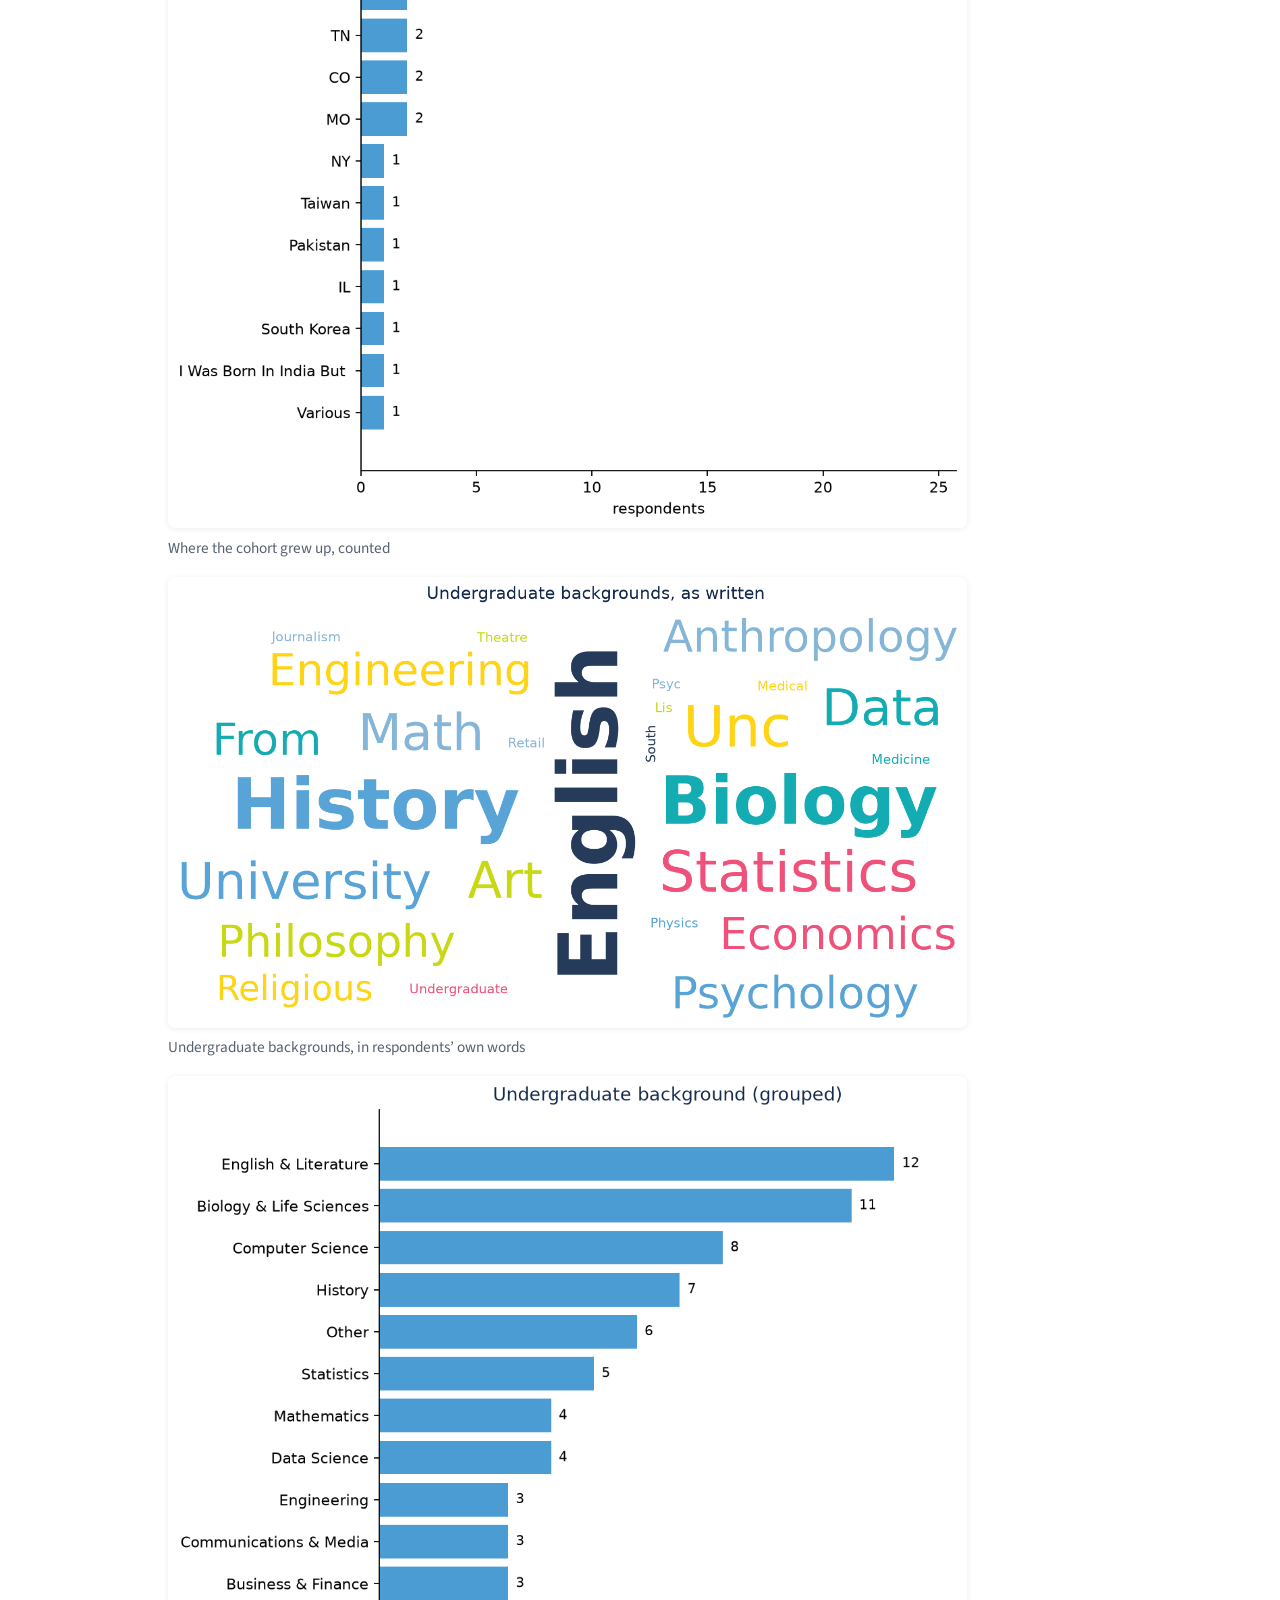
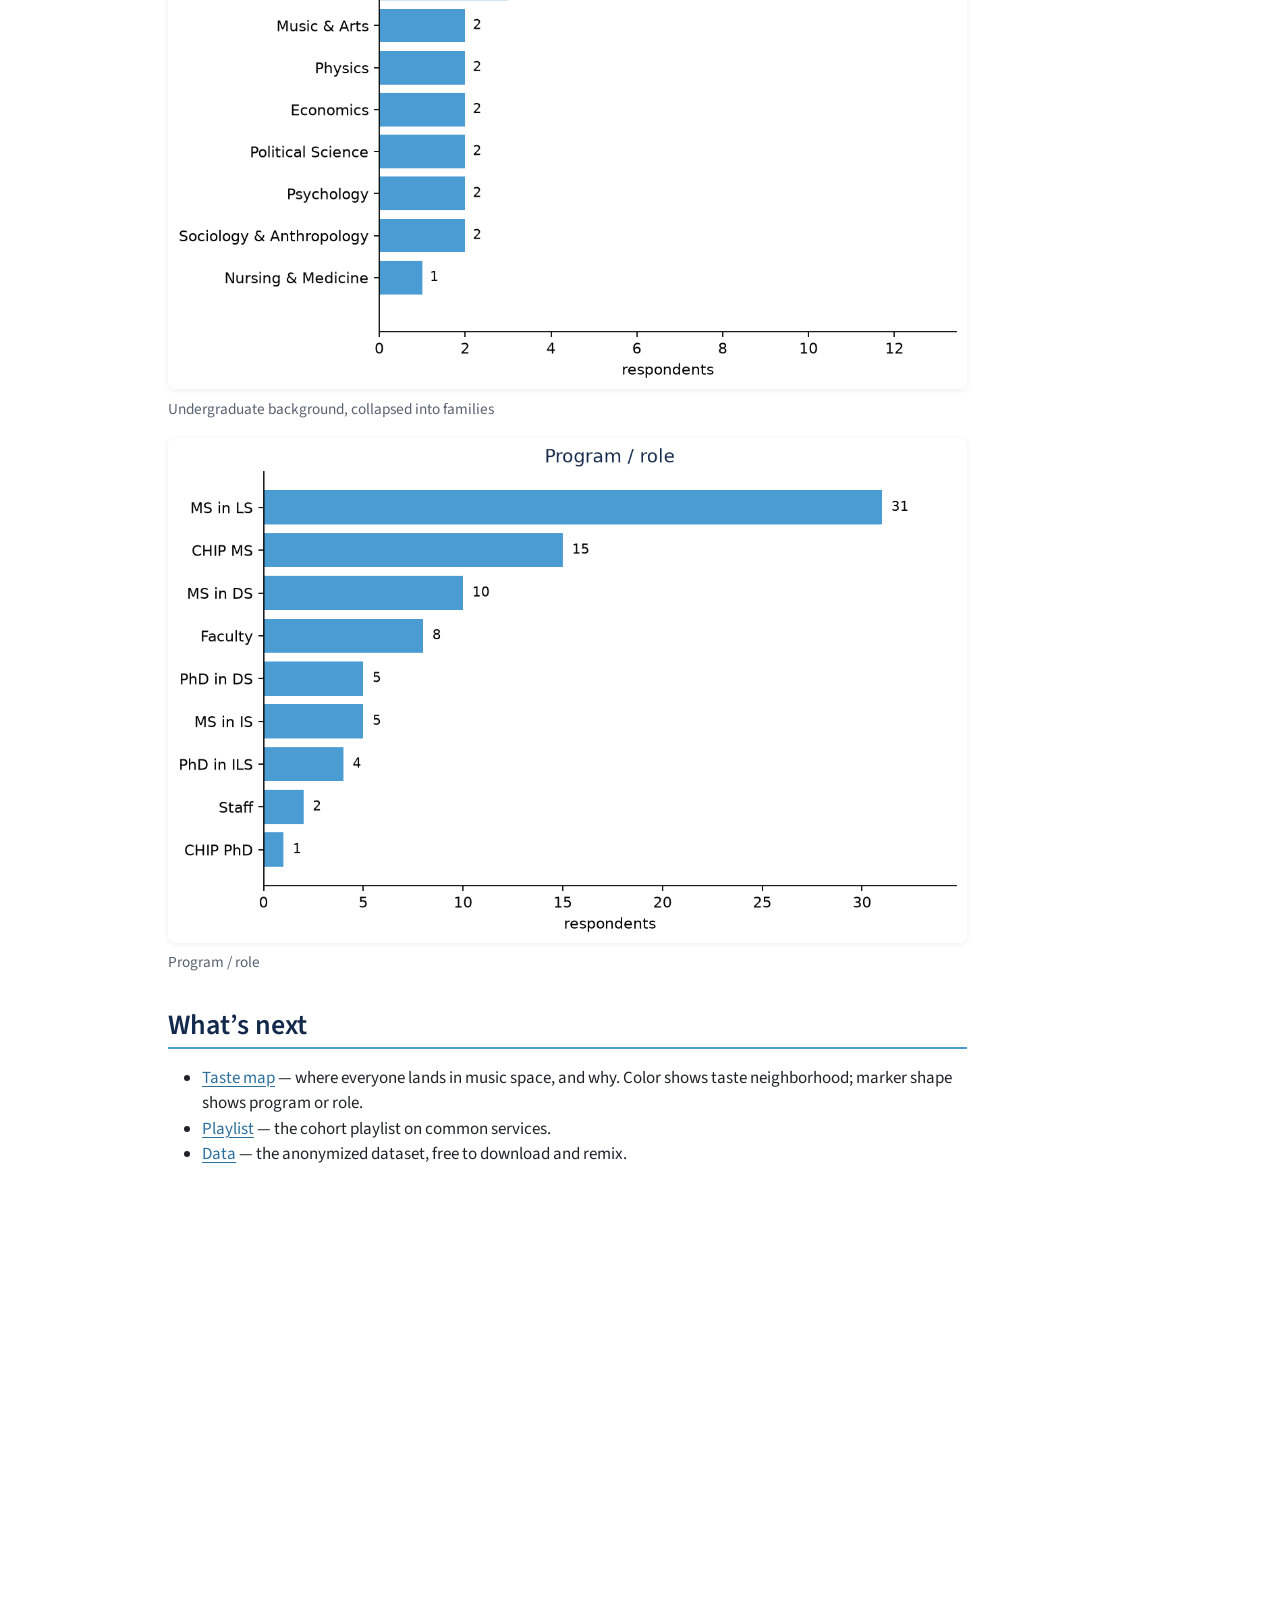
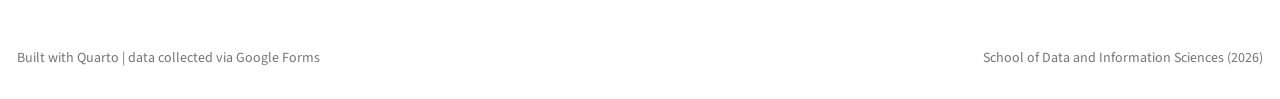
==== commit 779b13f3: "Auto-refresh snapshot (2026-11-21)" ====
--- a/docs/index.html
+++ b/docs/index.html
@@ -220,7 +220,7 @@
 </div>
 </div>
 <div class="callout-body-container callout-body">
-<p><strong>81 people</strong> have filled out the cohort survey. Last refreshed November 20, 2026 at 06:56 PM.</p>
+<p><strong>81 people</strong> have filled out the cohort survey. Last refreshed November 21, 2026 at 05:52 PM.</p>
 </div>
 </div>
 <p>Families are spread across 33 states and countries, most often <strong>NC</strong> (23), <strong>China</strong> (6), <strong>VA</strong> (5). The most common undergraduate backgrounds are <strong>English &amp; Literature</strong>, <strong>Biology &amp; Life Sciences</strong>, <strong>Computer Science</strong>. 80 distinct songs were nominated for the playlist.</p>
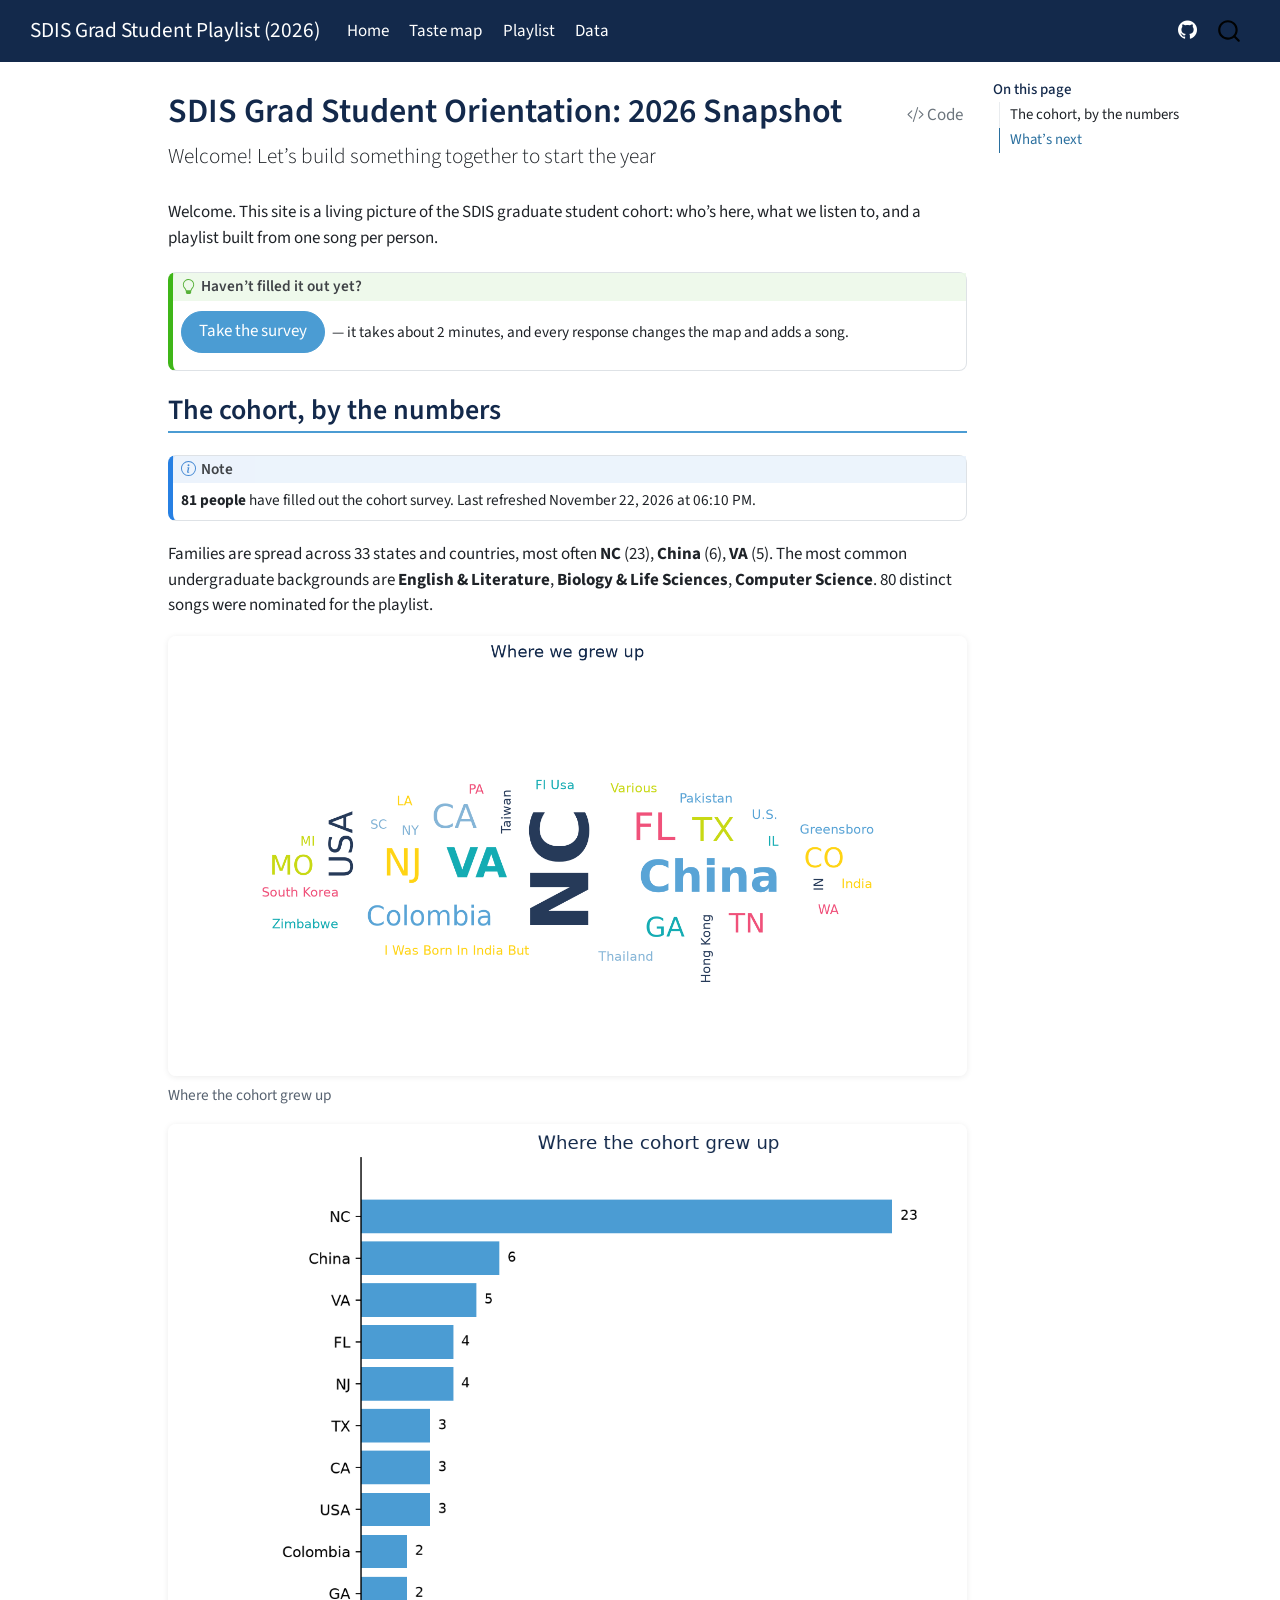
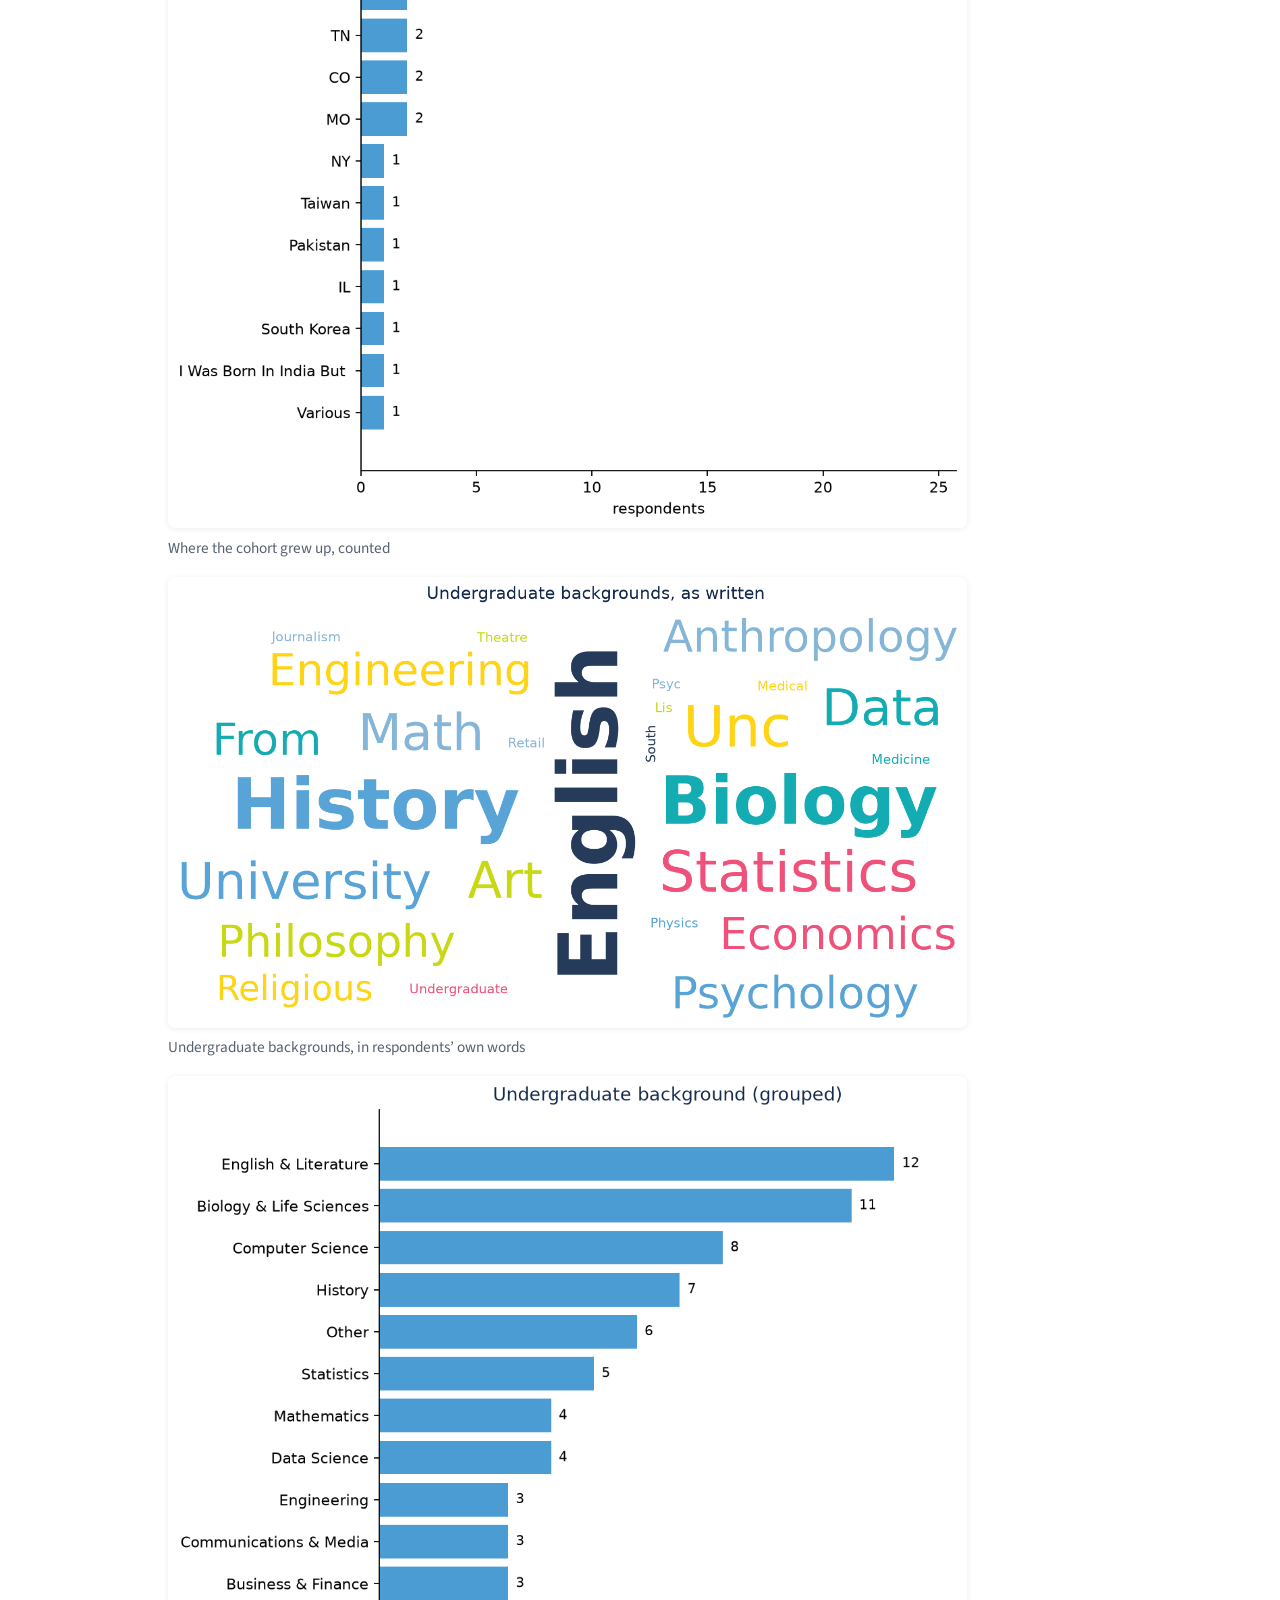
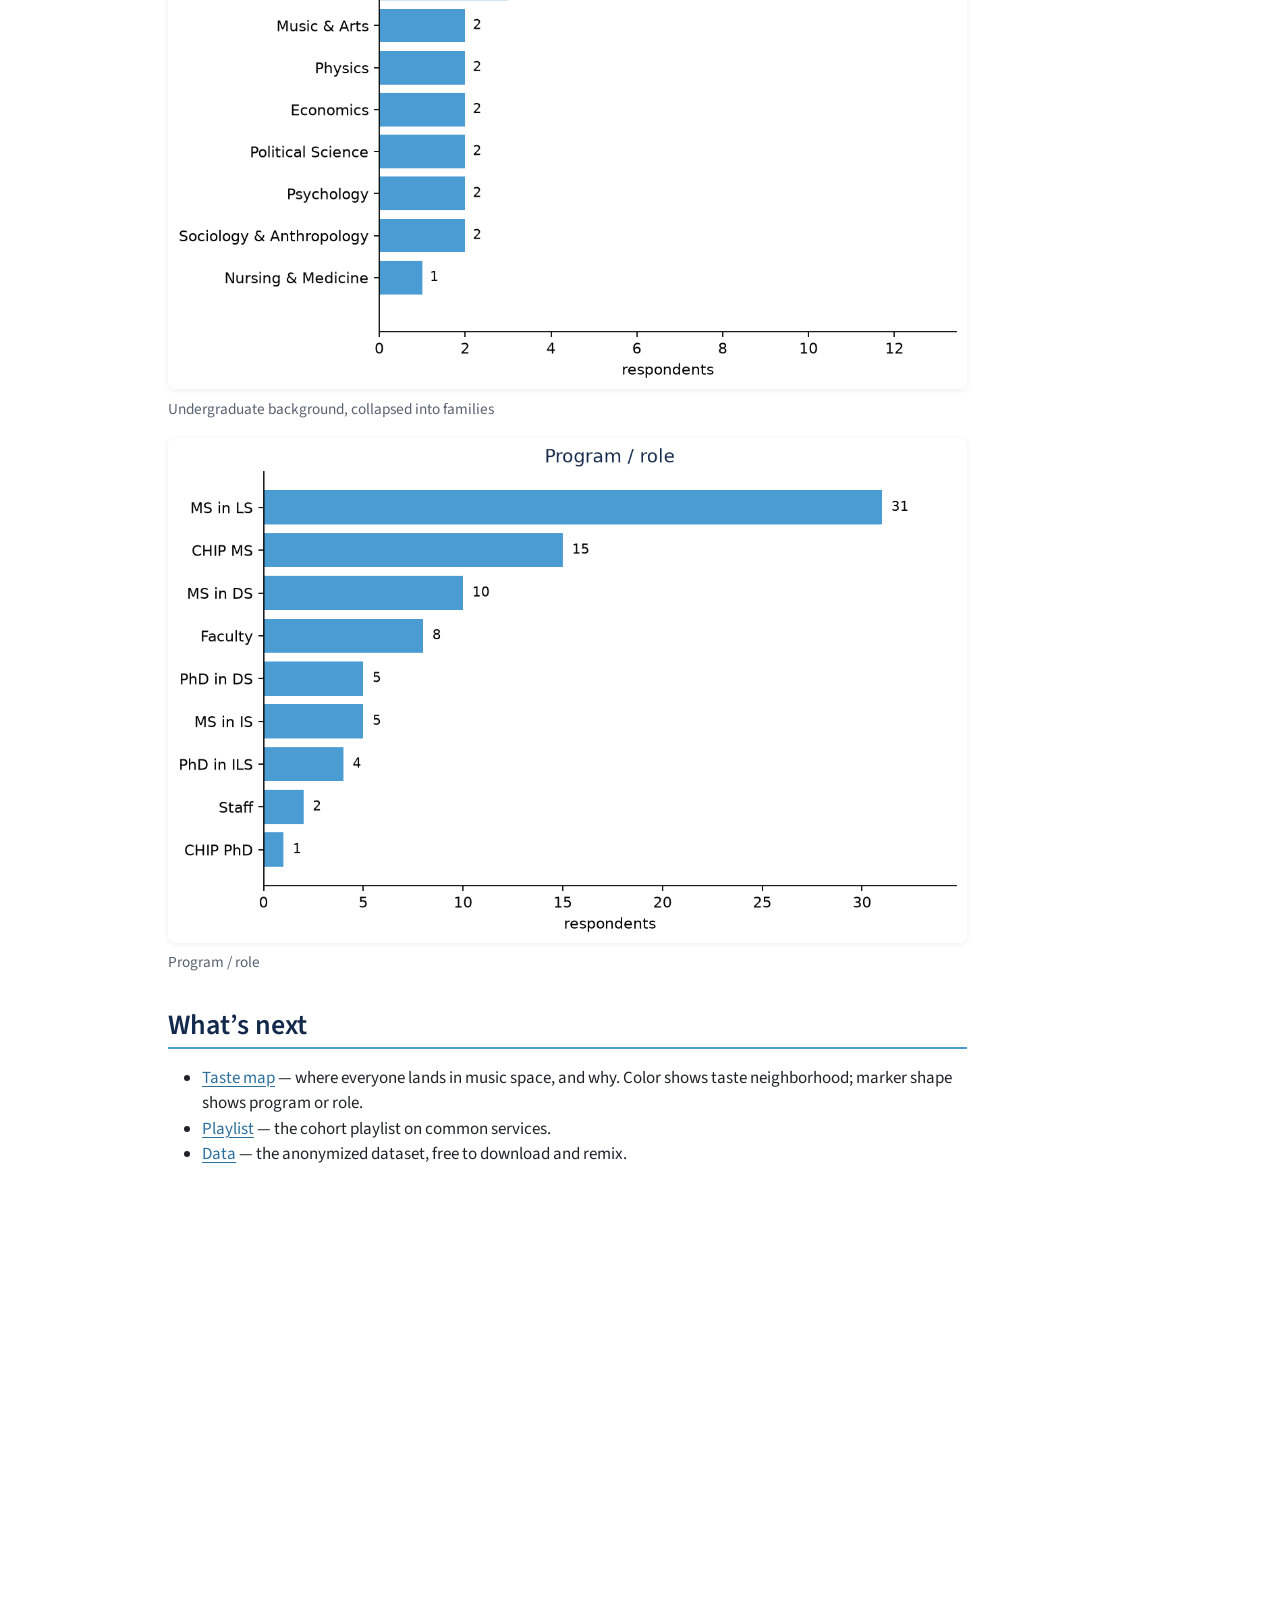
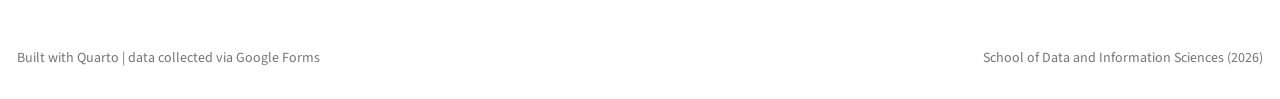
==== commit 8c30bace: "Auto-refresh snapshot (2026-11-22)" ====
--- a/docs/index.html
+++ b/docs/index.html
@@ -220,7 +220,7 @@
 </div>
 </div>
 <div class="callout-body-container callout-body">
-<p><strong>81 people</strong> have filled out the cohort survey. Last refreshed November 21, 2026 at 05:52 PM.</p>
+<p><strong>81 people</strong> have filled out the cohort survey. Last refreshed November 22, 2026 at 06:10 PM.</p>
 </div>
 </div>
 <p>Families are spread across 33 states and countries, most often <strong>NC</strong> (23), <strong>China</strong> (6), <strong>VA</strong> (5). The most common undergraduate backgrounds are <strong>English &amp; Literature</strong>, <strong>Biology &amp; Life Sciences</strong>, <strong>Computer Science</strong>. 80 distinct songs were nominated for the playlist.</p>
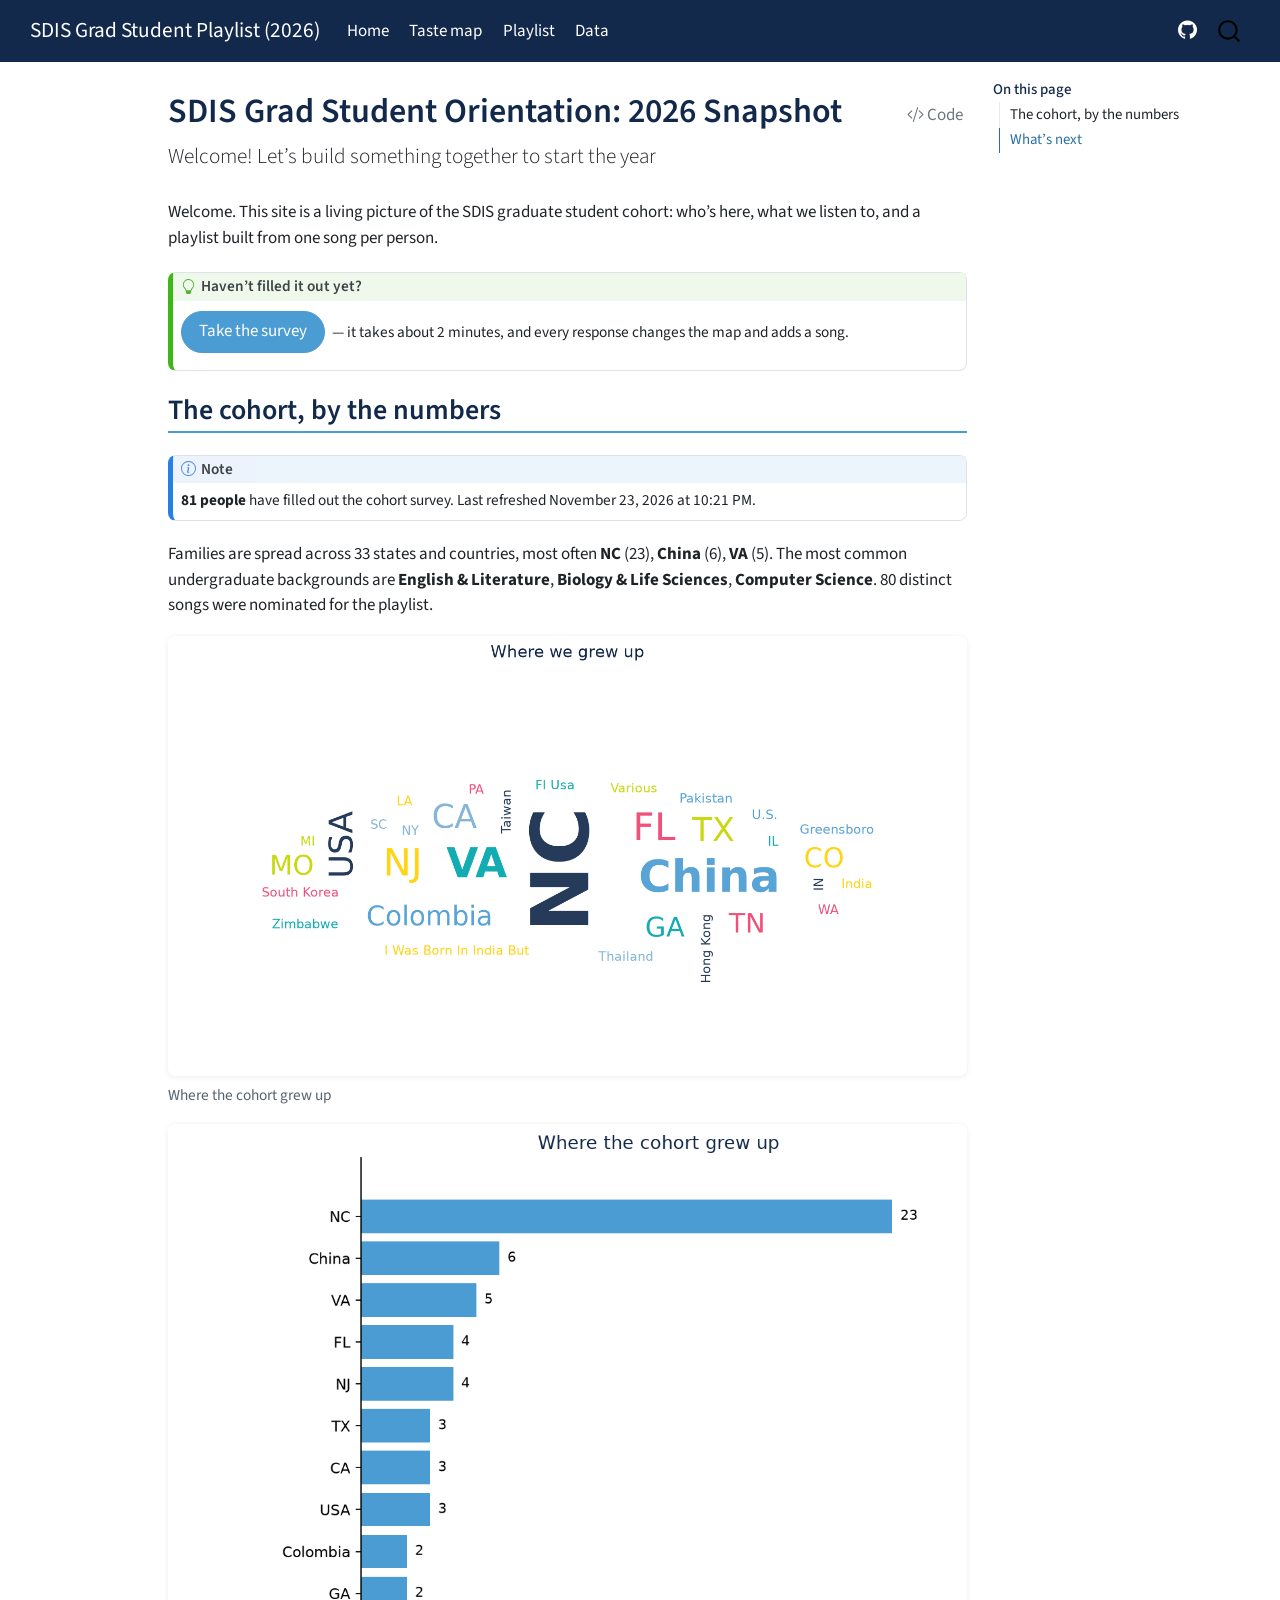
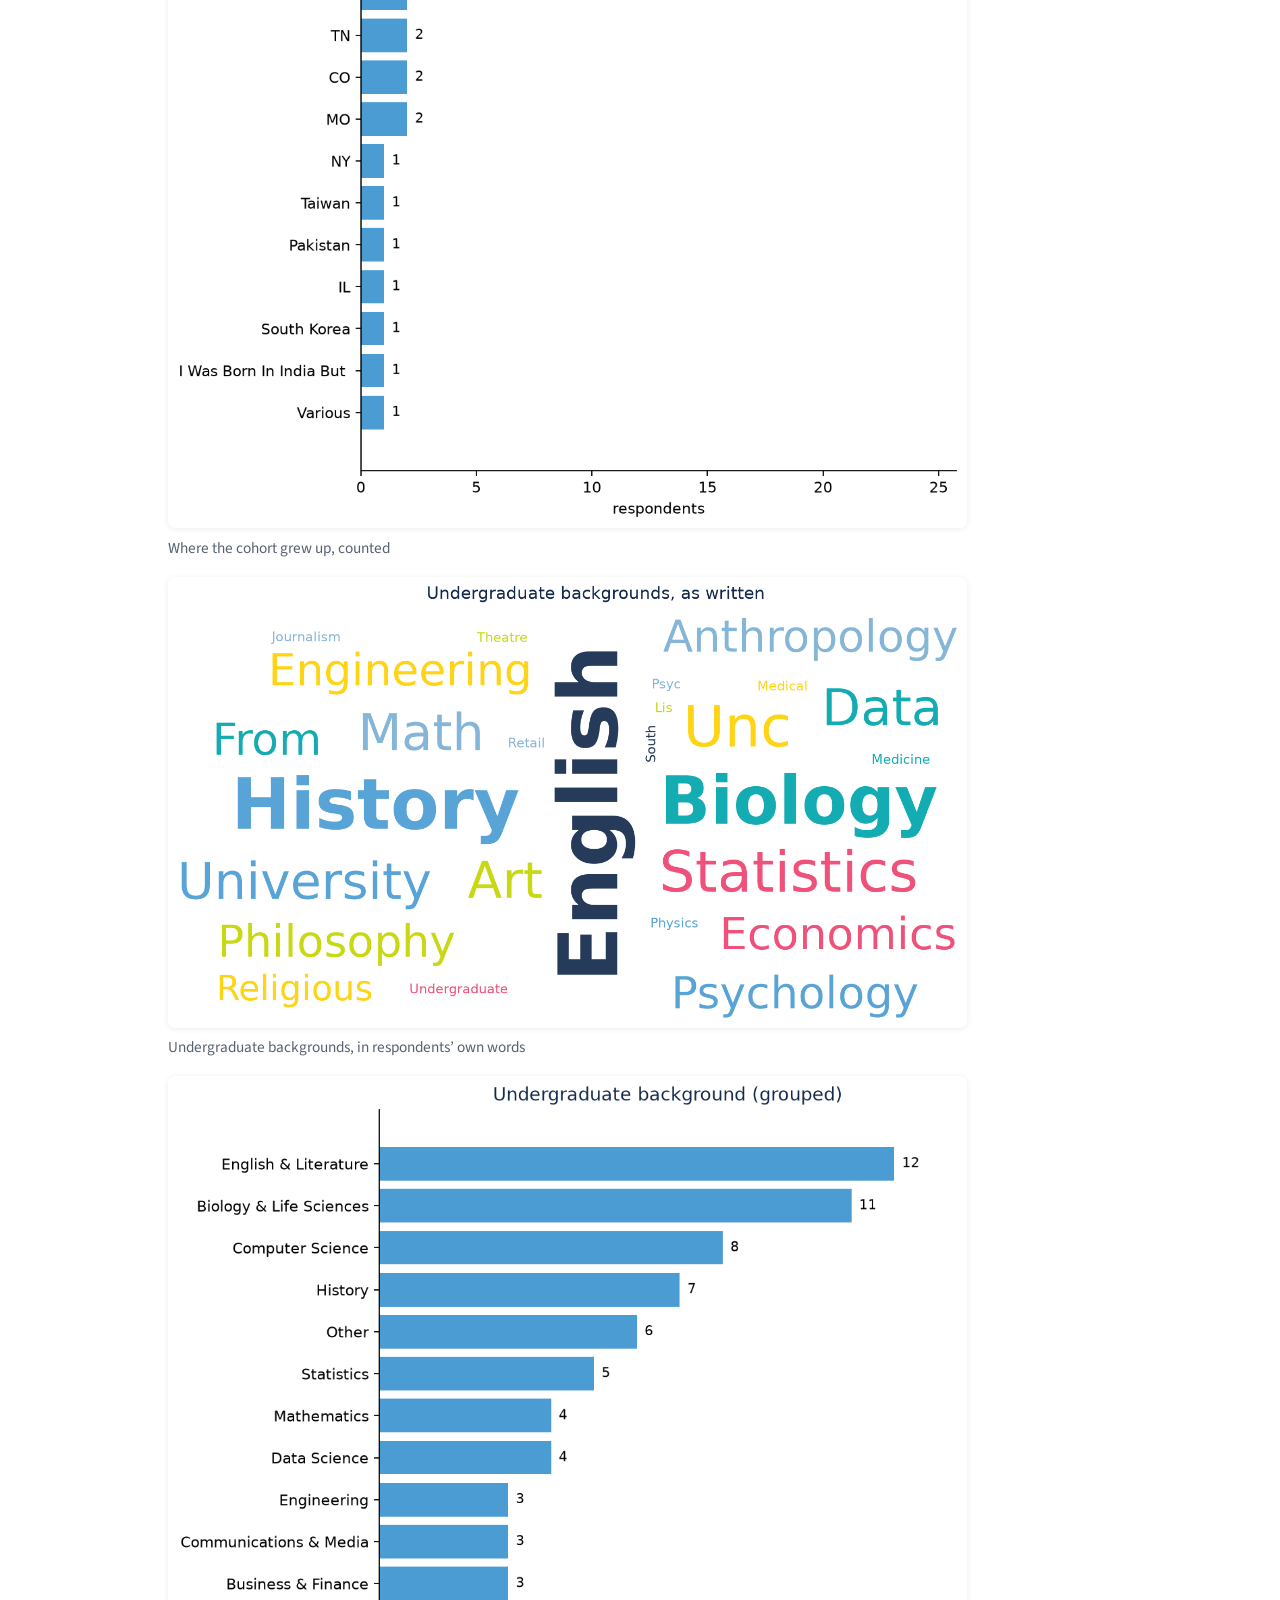
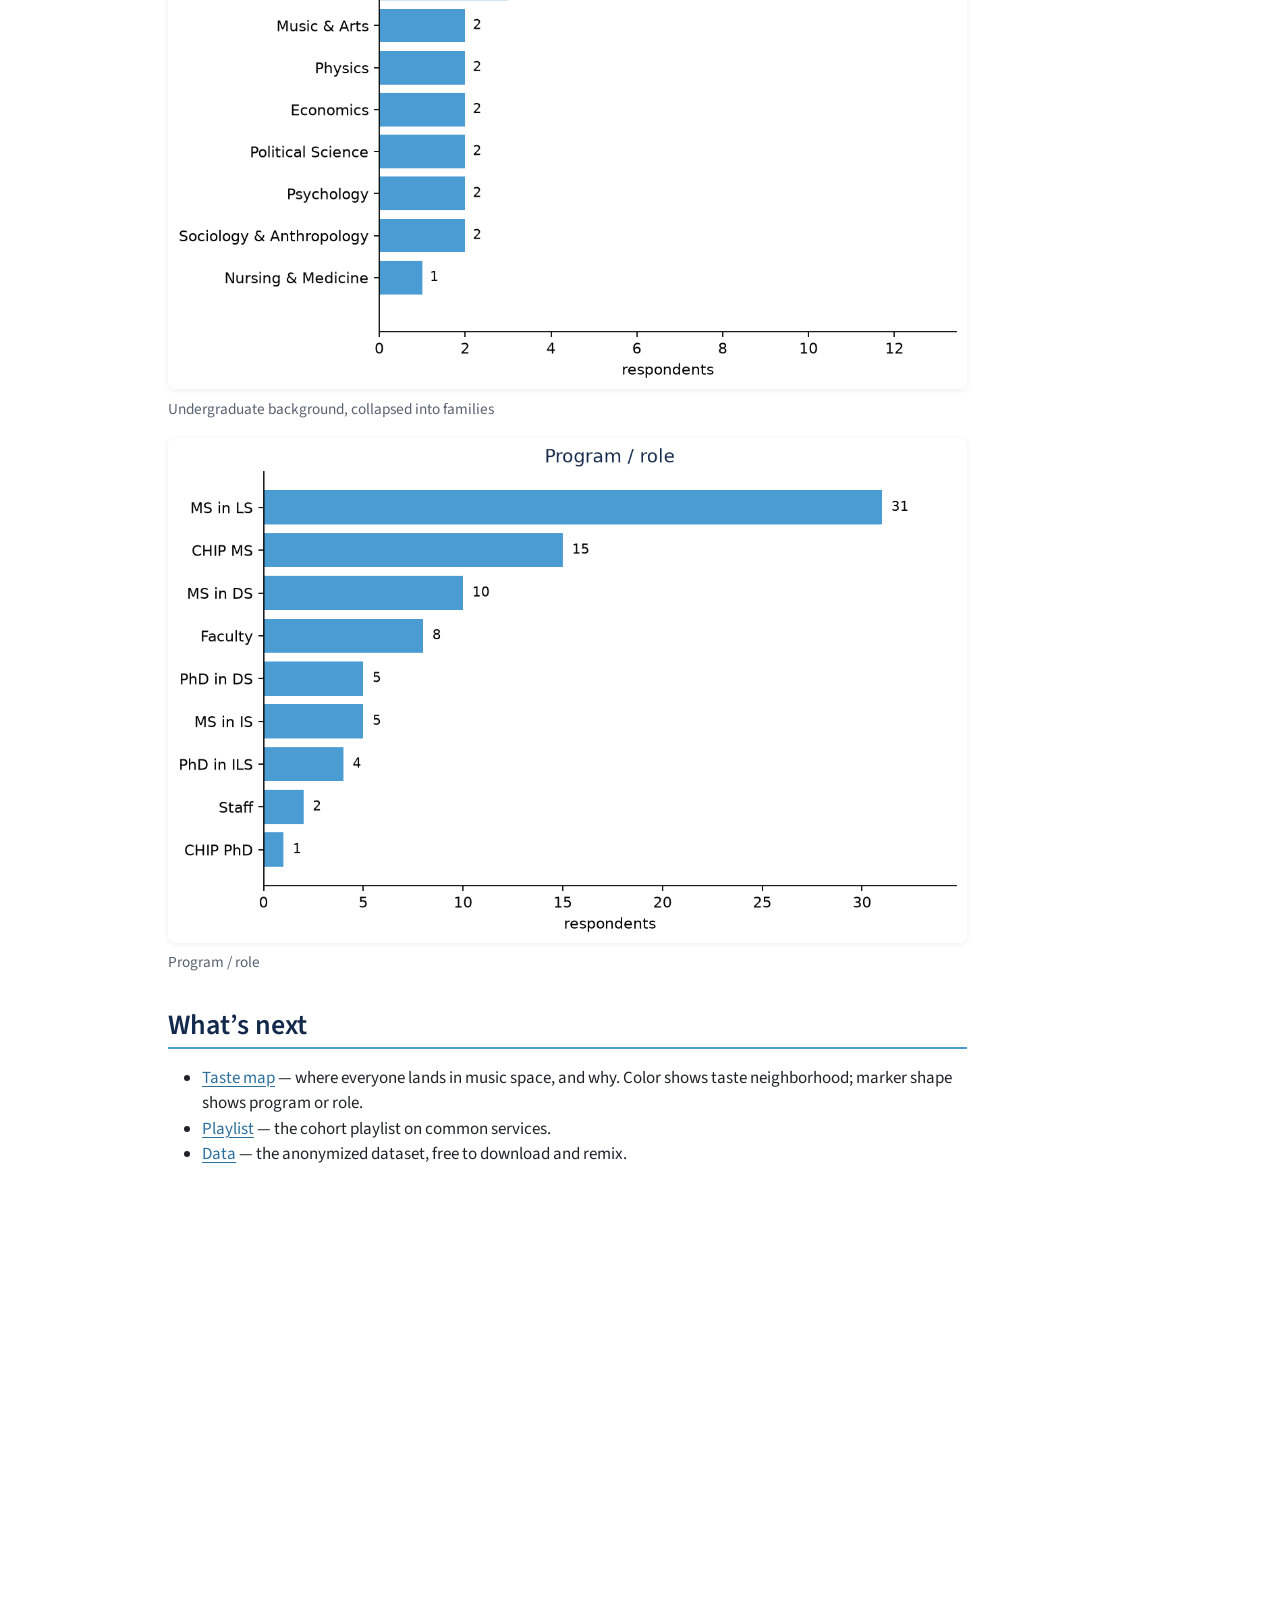
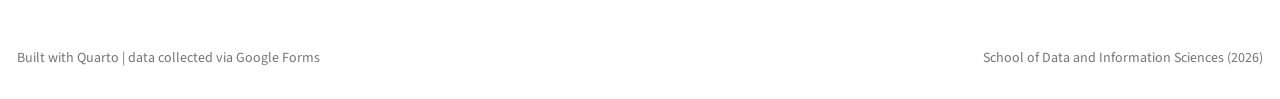
==== commit 448a2a13: "Auto-refresh snapshot (2026-11-23)" ====
--- a/docs/index.html
+++ b/docs/index.html
@@ -220,7 +220,7 @@
 </div>
 </div>
 <div class="callout-body-container callout-body">
-<p><strong>81 people</strong> have filled out the cohort survey. Last refreshed November 22, 2026 at 06:10 PM.</p>
+<p><strong>81 people</strong> have filled out the cohort survey. Last refreshed November 23, 2026 at 10:21 PM.</p>
 </div>
 </div>
 <p>Families are spread across 33 states and countries, most often <strong>NC</strong> (23), <strong>China</strong> (6), <strong>VA</strong> (5). The most common undergraduate backgrounds are <strong>English &amp; Literature</strong>, <strong>Biology &amp; Life Sciences</strong>, <strong>Computer Science</strong>. 80 distinct songs were nominated for the playlist.</p>
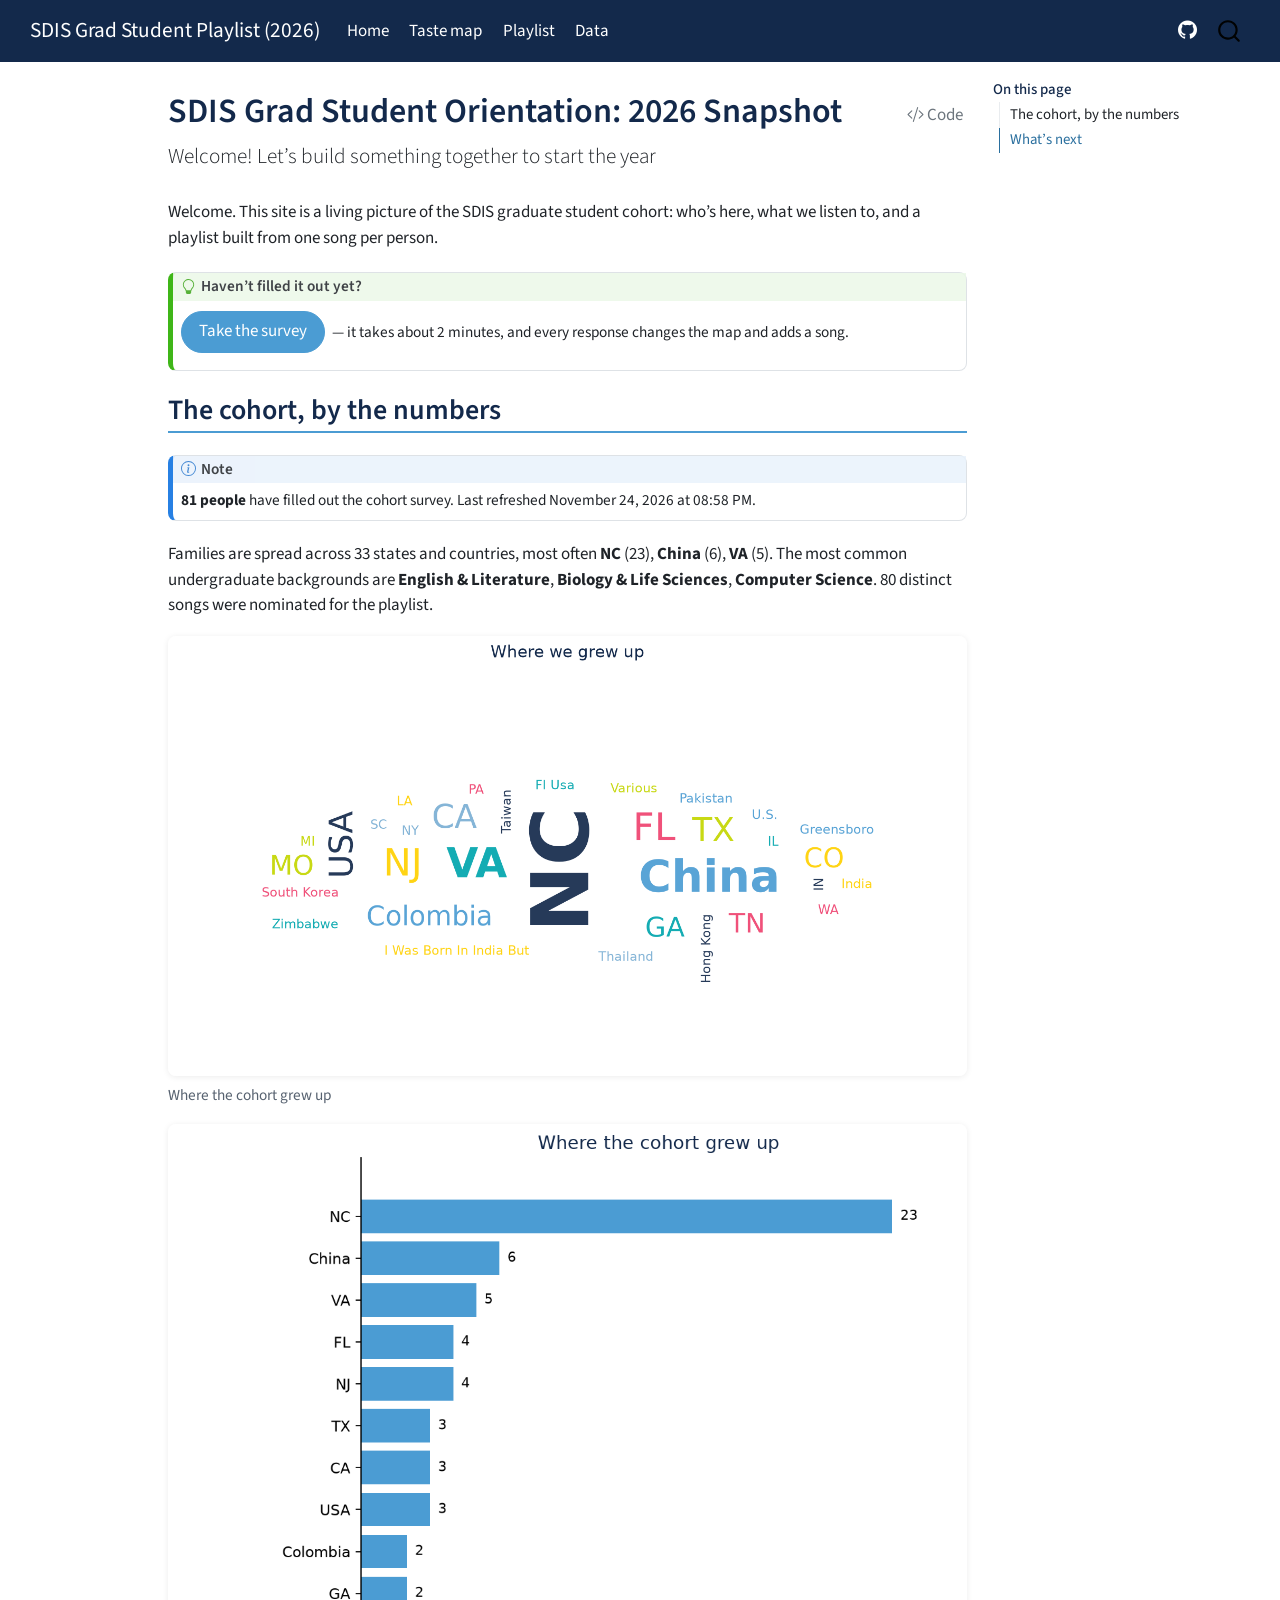
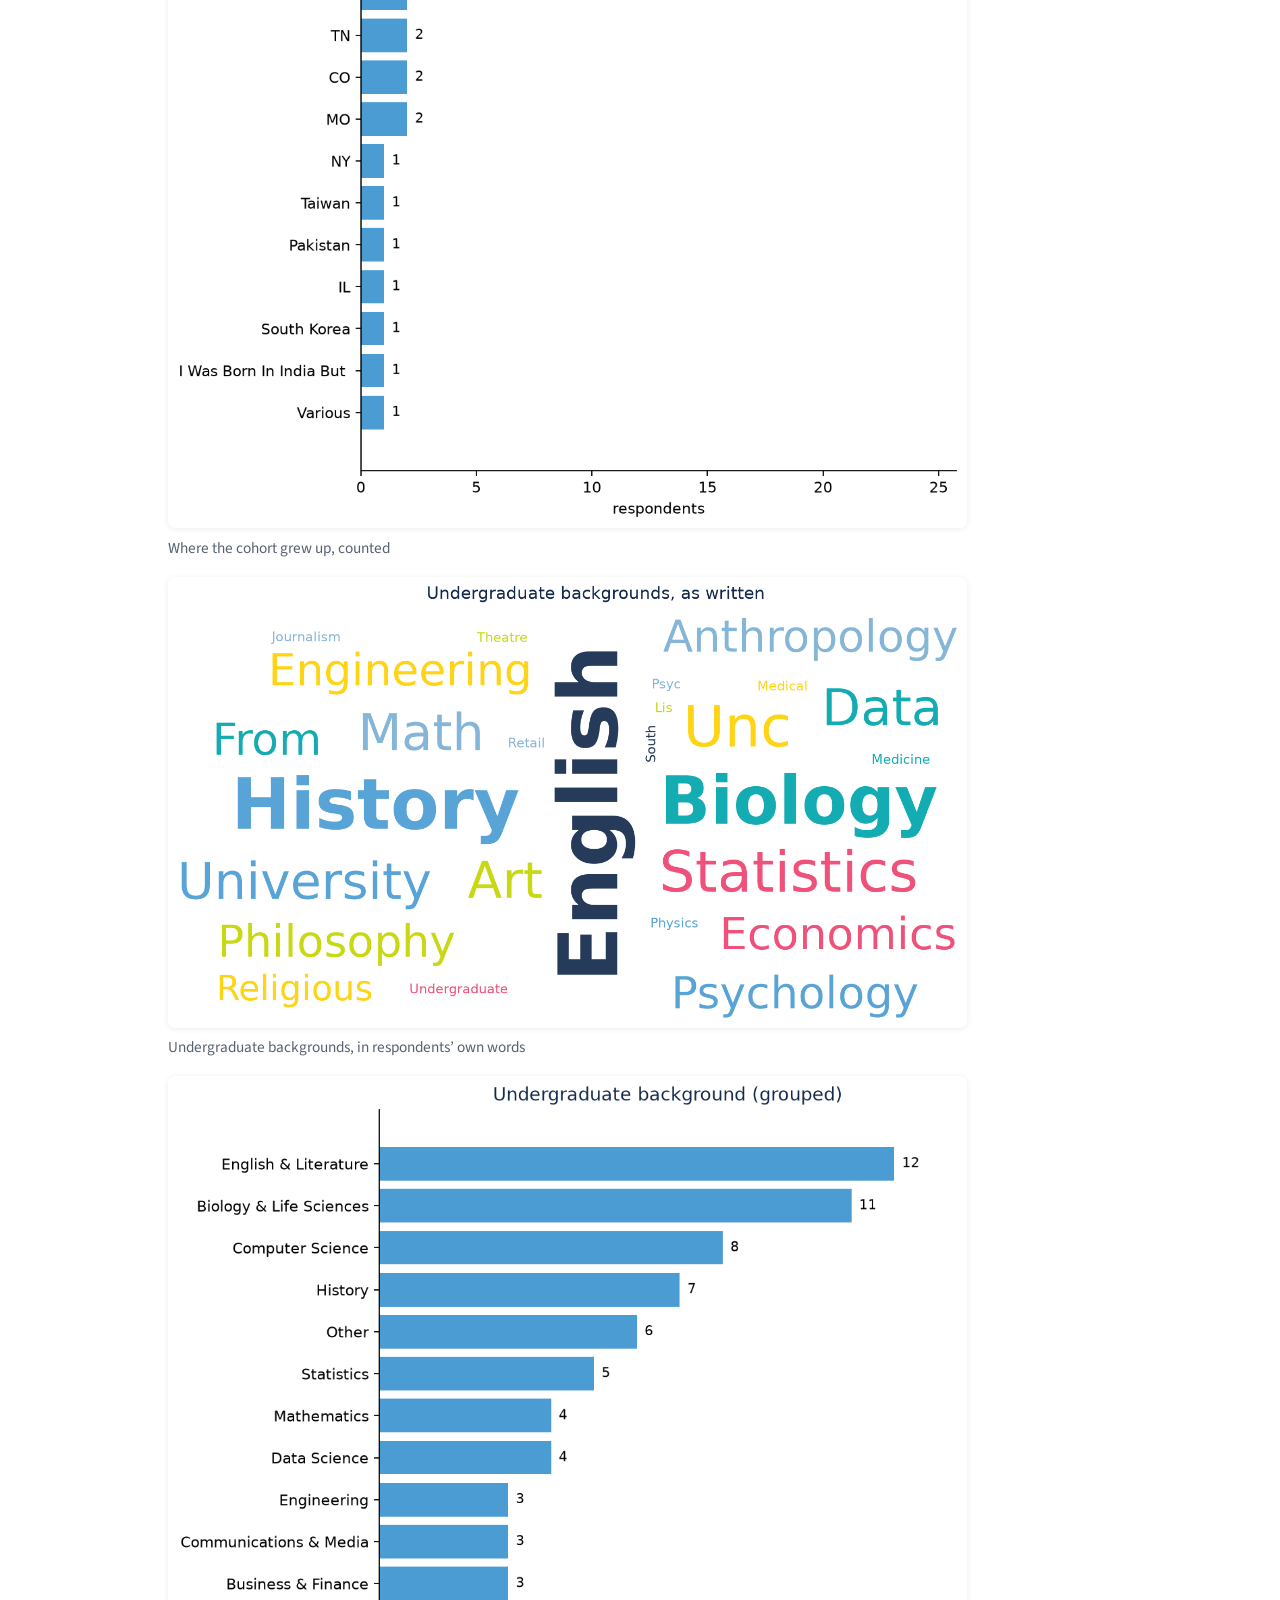
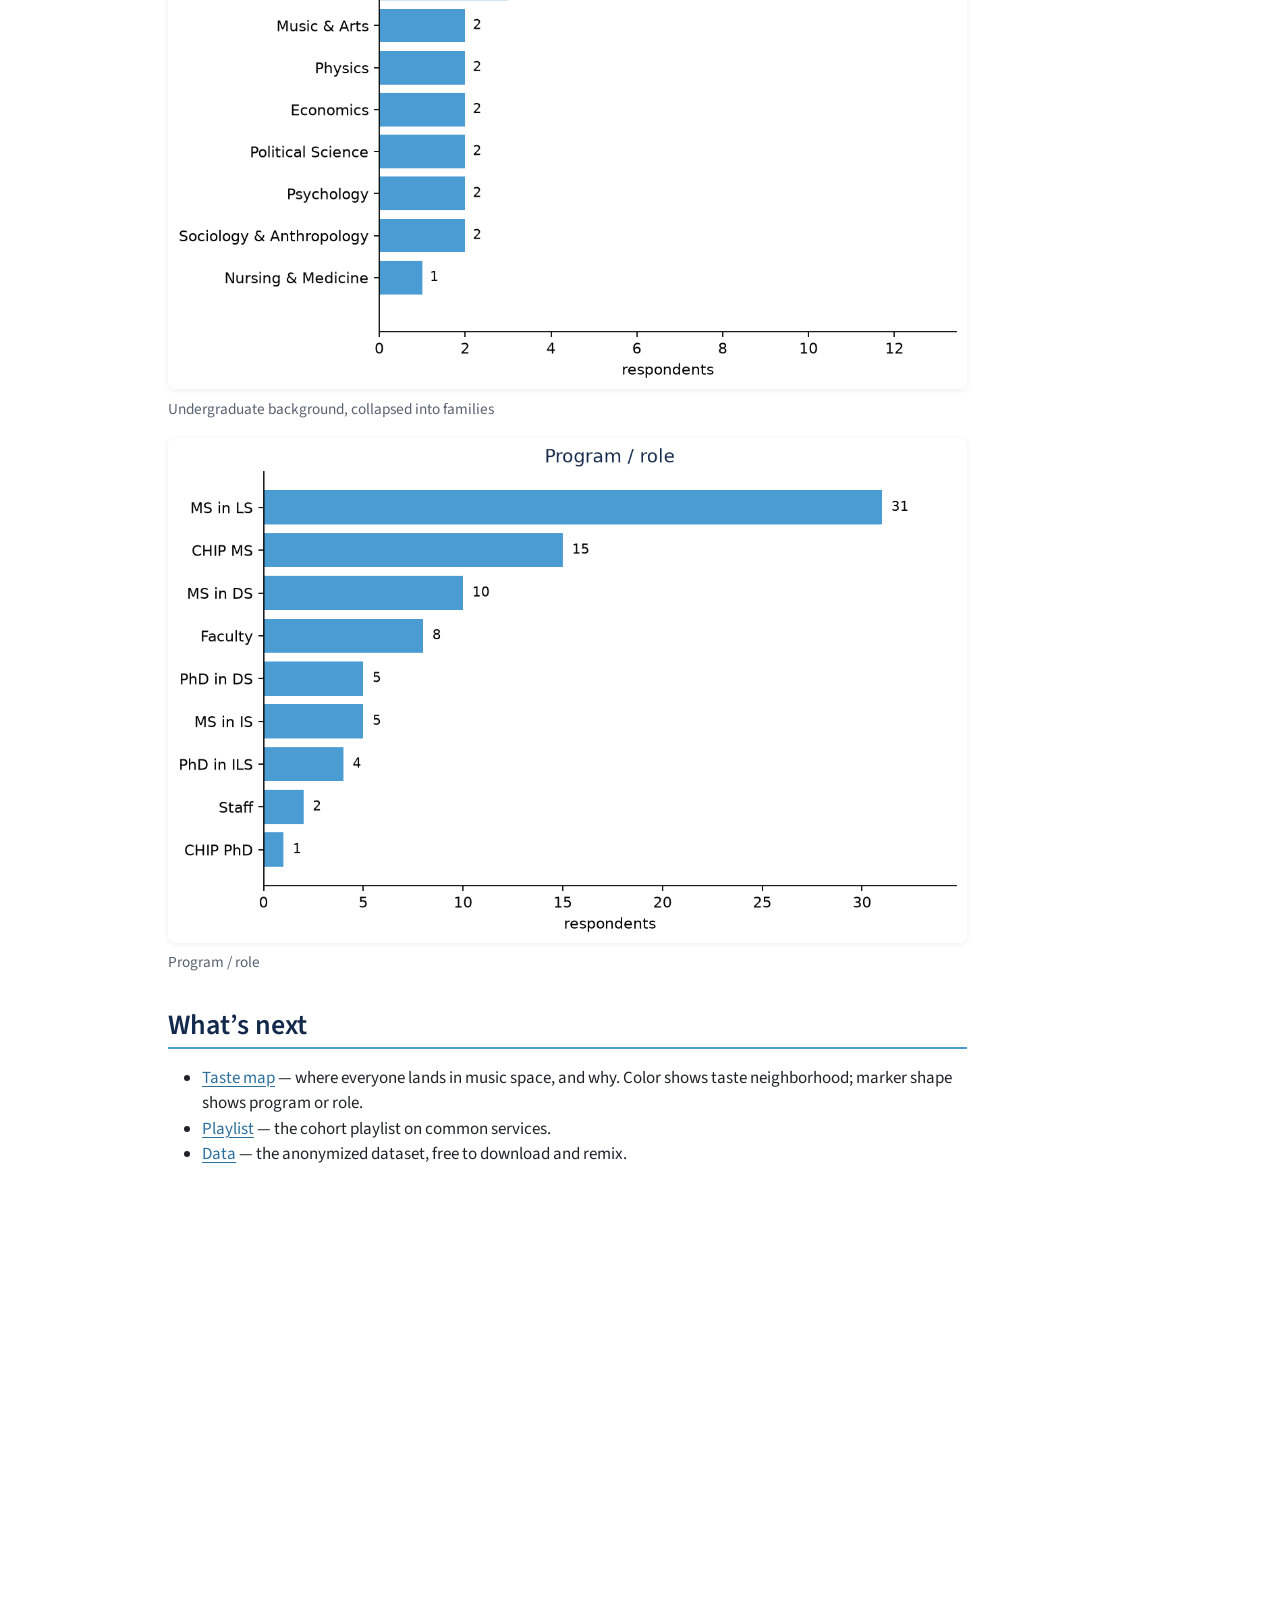
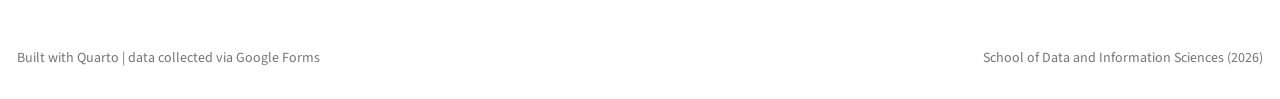
==== commit aed6dd29: "Auto-refresh snapshot (2026-11-24)" ====
--- a/docs/index.html
+++ b/docs/index.html
@@ -220,7 +220,7 @@
 </div>
 </div>
 <div class="callout-body-container callout-body">
-<p><strong>81 people</strong> have filled out the cohort survey. Last refreshed November 23, 2026 at 10:21 PM.</p>
+<p><strong>81 people</strong> have filled out the cohort survey. Last refreshed November 24, 2026 at 08:58 PM.</p>
 </div>
 </div>
 <p>Families are spread across 33 states and countries, most often <strong>NC</strong> (23), <strong>China</strong> (6), <strong>VA</strong> (5). The most common undergraduate backgrounds are <strong>English &amp; Literature</strong>, <strong>Biology &amp; Life Sciences</strong>, <strong>Computer Science</strong>. 80 distinct songs were nominated for the playlist.</p>
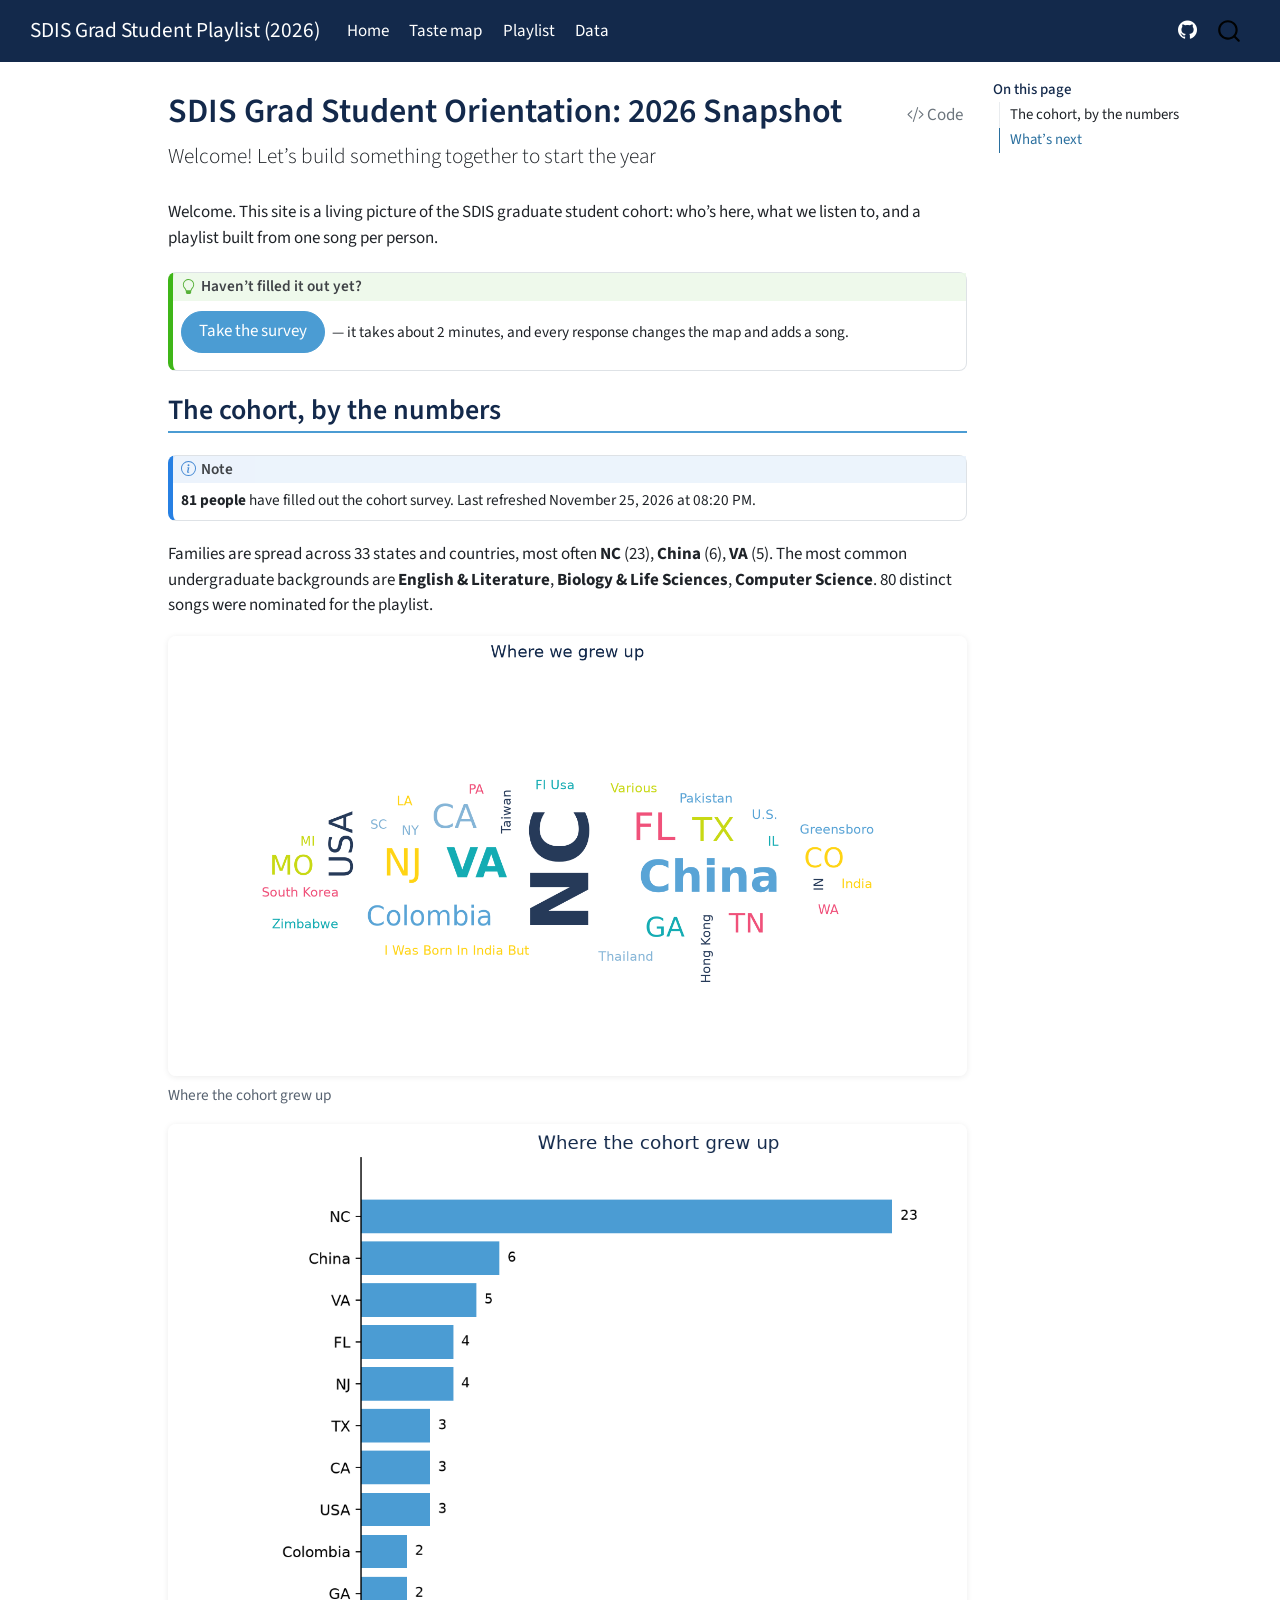
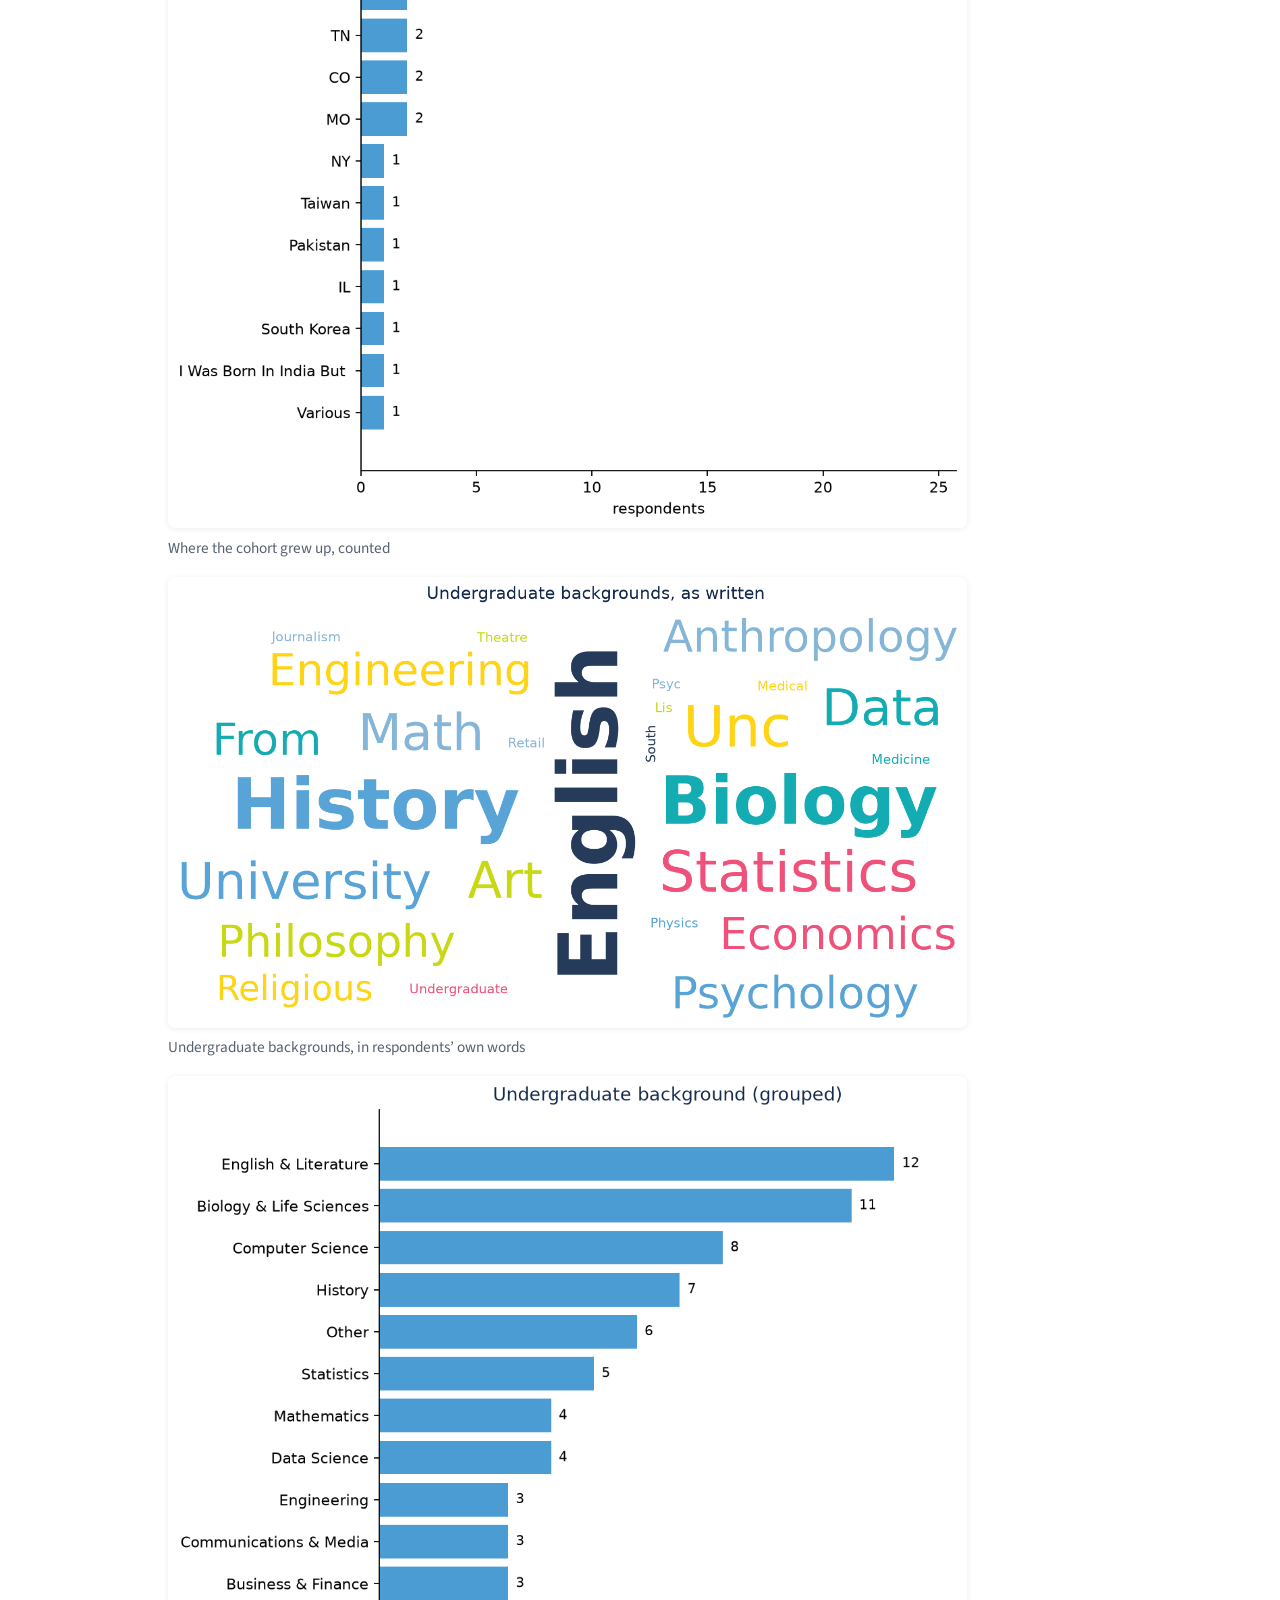
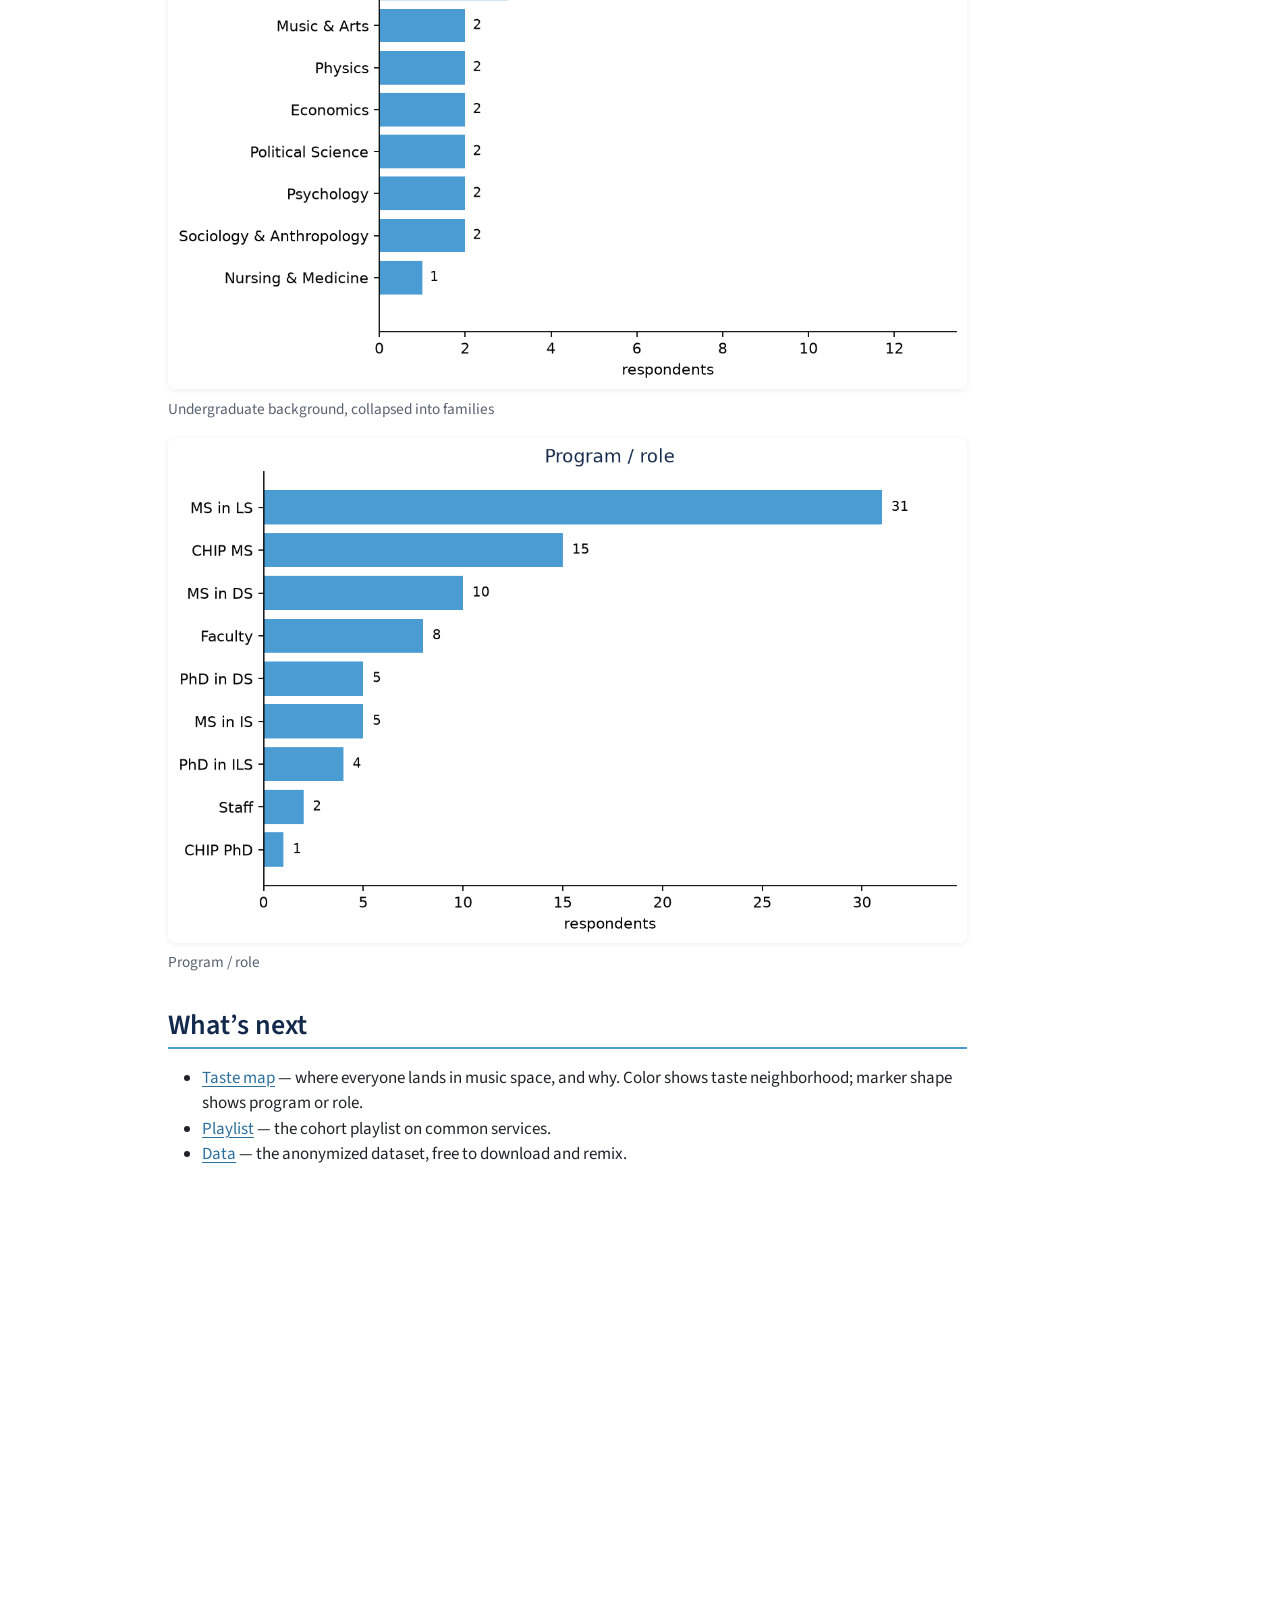
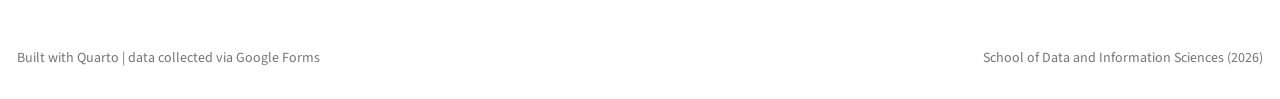
==== commit fe07c501: "Auto-refresh snapshot (2026-11-25)" ====
--- a/docs/index.html
+++ b/docs/index.html
@@ -220,7 +220,7 @@
 </div>
 </div>
 <div class="callout-body-container callout-body">
-<p><strong>81 people</strong> have filled out the cohort survey. Last refreshed November 24, 2026 at 08:58 PM.</p>
+<p><strong>81 people</strong> have filled out the cohort survey. Last refreshed November 25, 2026 at 08:20 PM.</p>
 </div>
 </div>
 <p>Families are spread across 33 states and countries, most often <strong>NC</strong> (23), <strong>China</strong> (6), <strong>VA</strong> (5). The most common undergraduate backgrounds are <strong>English &amp; Literature</strong>, <strong>Biology &amp; Life Sciences</strong>, <strong>Computer Science</strong>. 80 distinct songs were nominated for the playlist.</p>
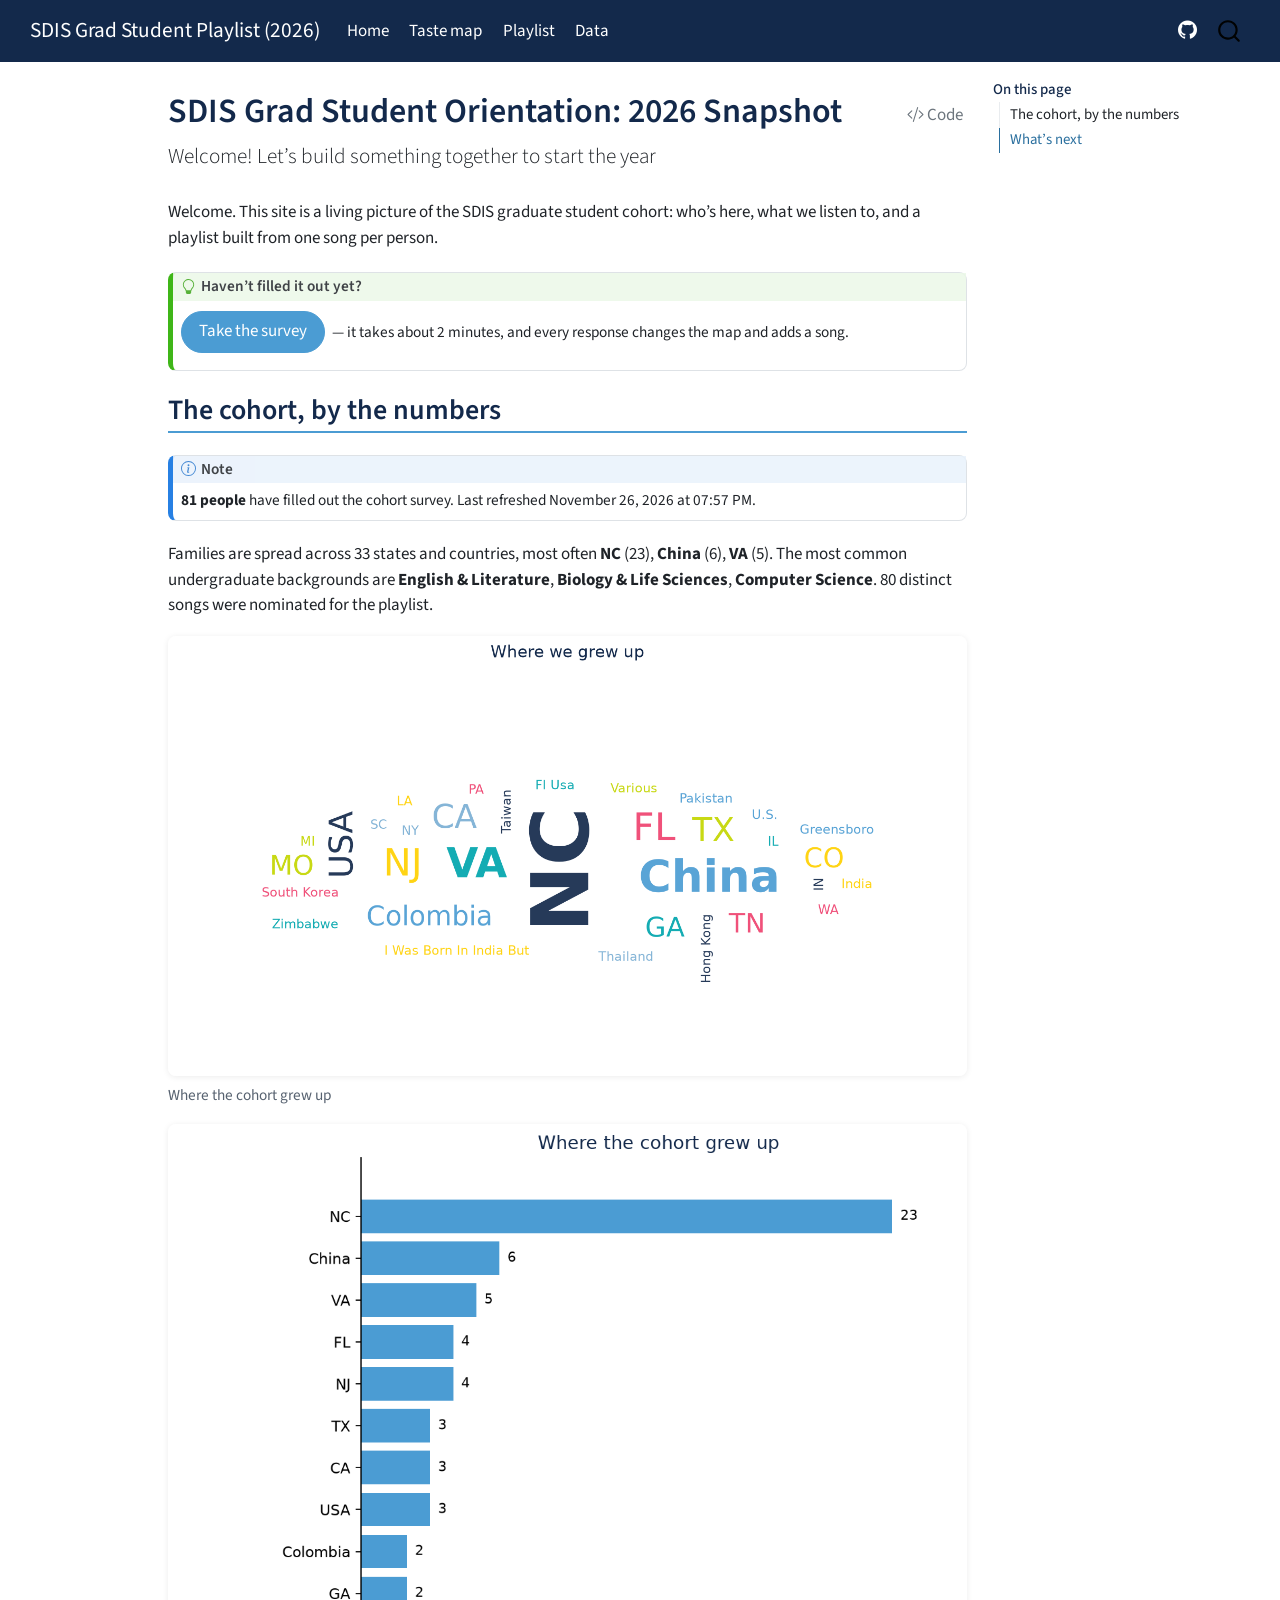
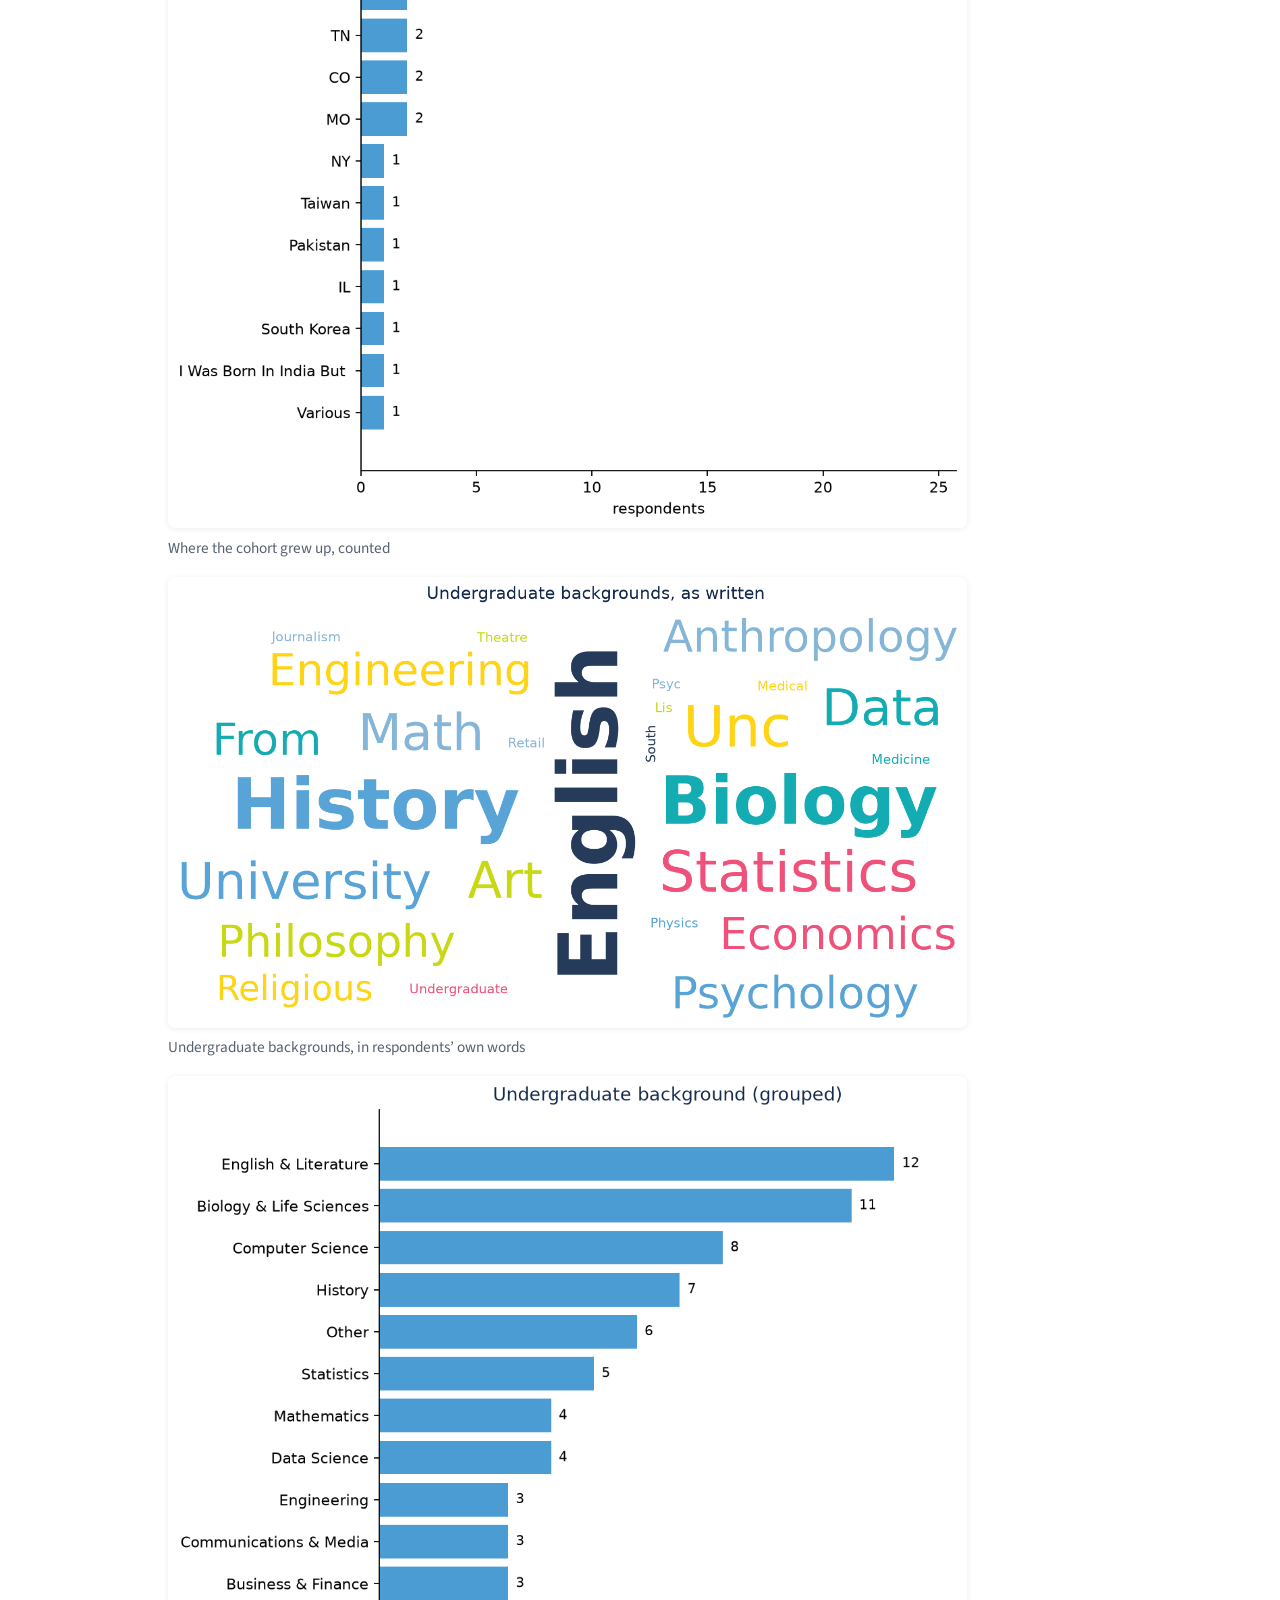
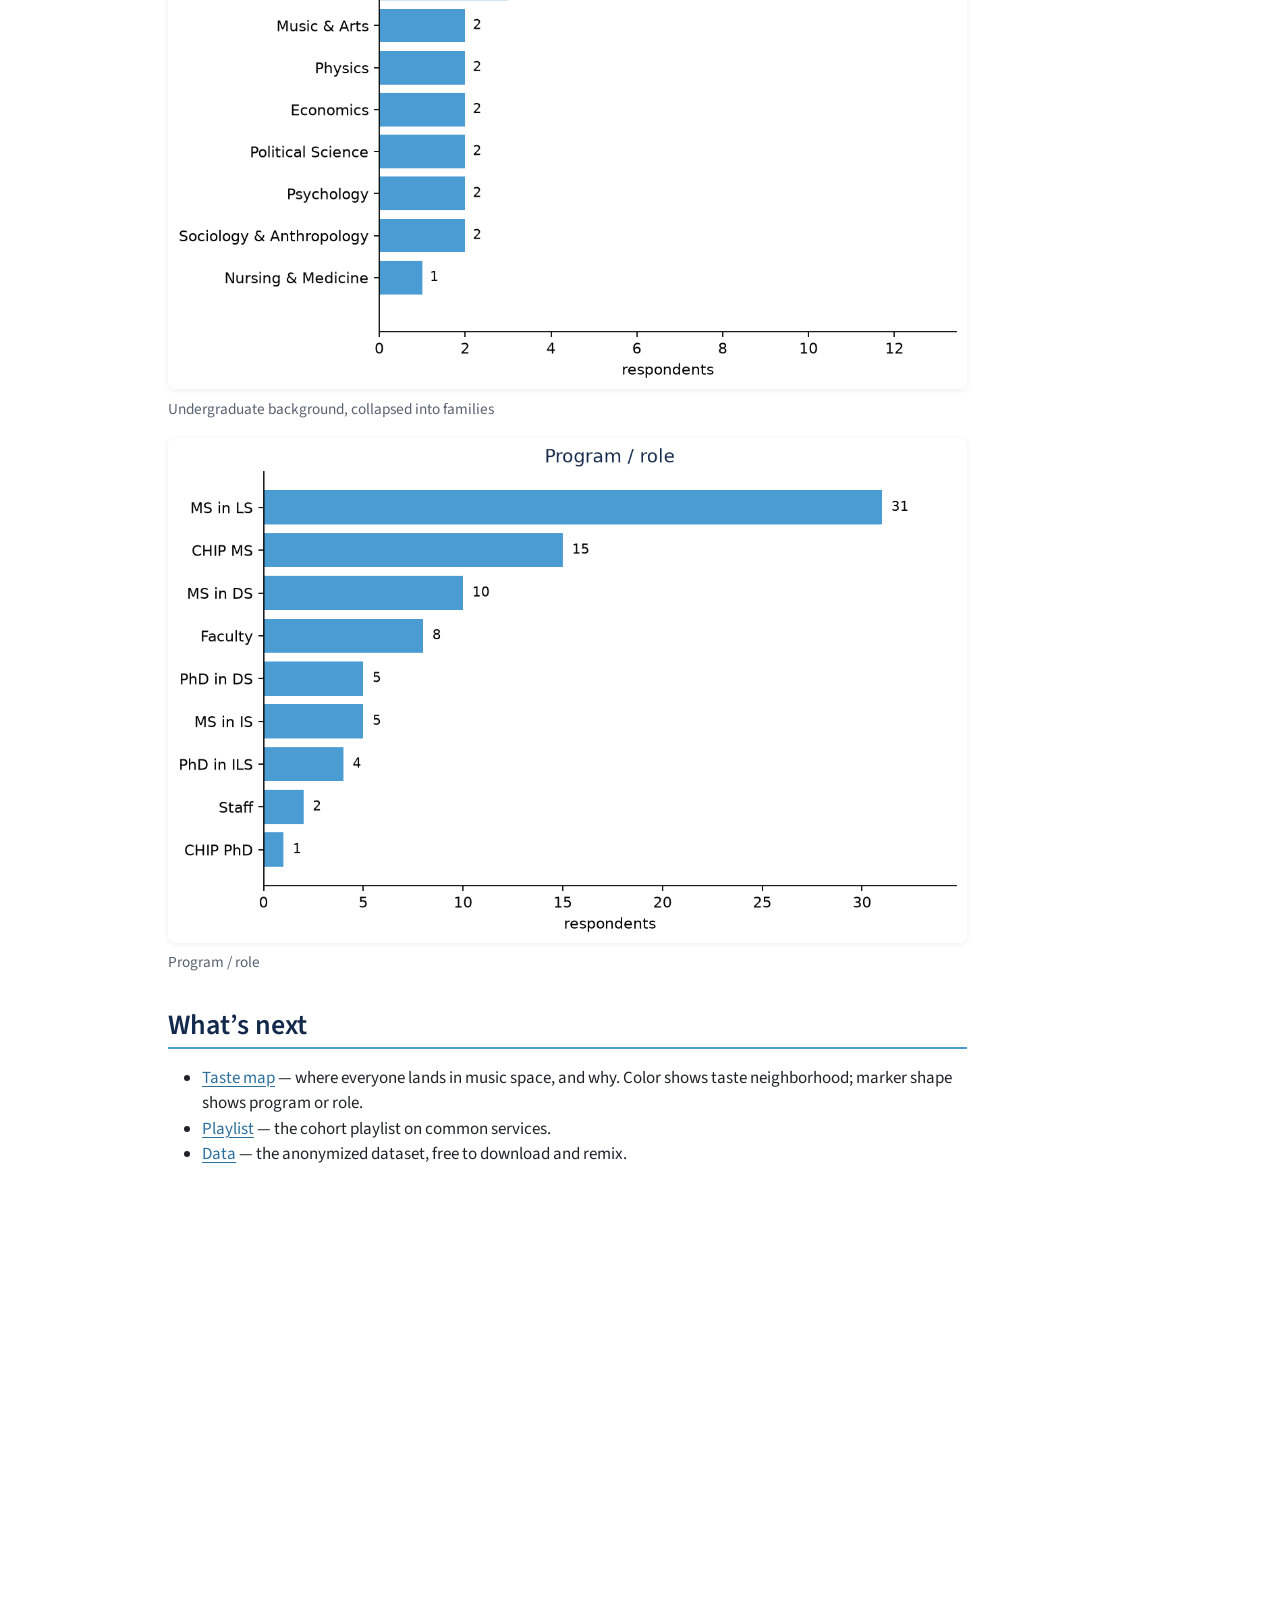
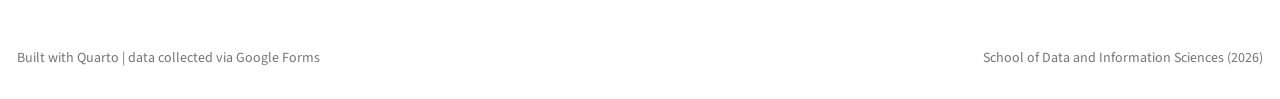
==== commit 75b0b8c8: "Auto-refresh snapshot (2026-11-26)" ====
--- a/docs/index.html
+++ b/docs/index.html
@@ -220,7 +220,7 @@
 </div>
 </div>
 <div class="callout-body-container callout-body">
-<p><strong>81 people</strong> have filled out the cohort survey. Last refreshed November 25, 2026 at 08:20 PM.</p>
+<p><strong>81 people</strong> have filled out the cohort survey. Last refreshed November 26, 2026 at 07:57 PM.</p>
 </div>
 </div>
 <p>Families are spread across 33 states and countries, most often <strong>NC</strong> (23), <strong>China</strong> (6), <strong>VA</strong> (5). The most common undergraduate backgrounds are <strong>English &amp; Literature</strong>, <strong>Biology &amp; Life Sciences</strong>, <strong>Computer Science</strong>. 80 distinct songs were nominated for the playlist.</p>
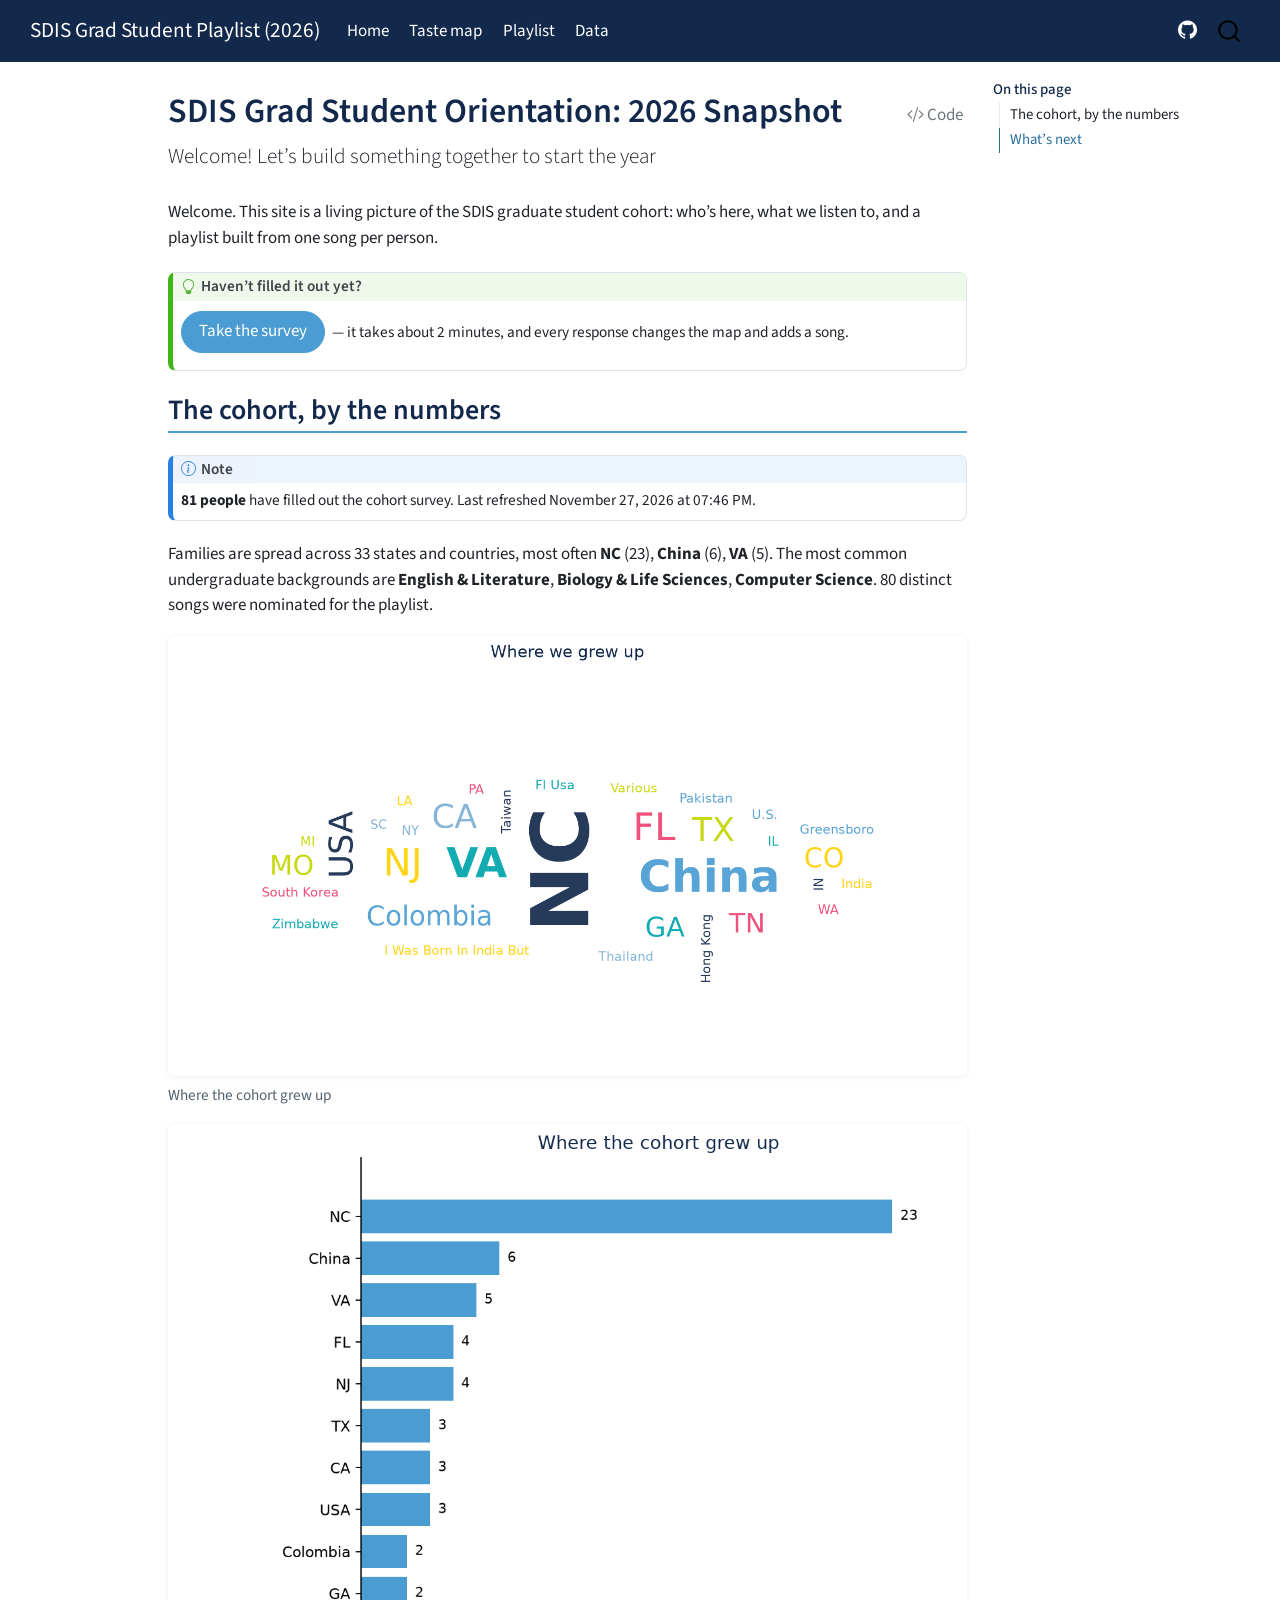
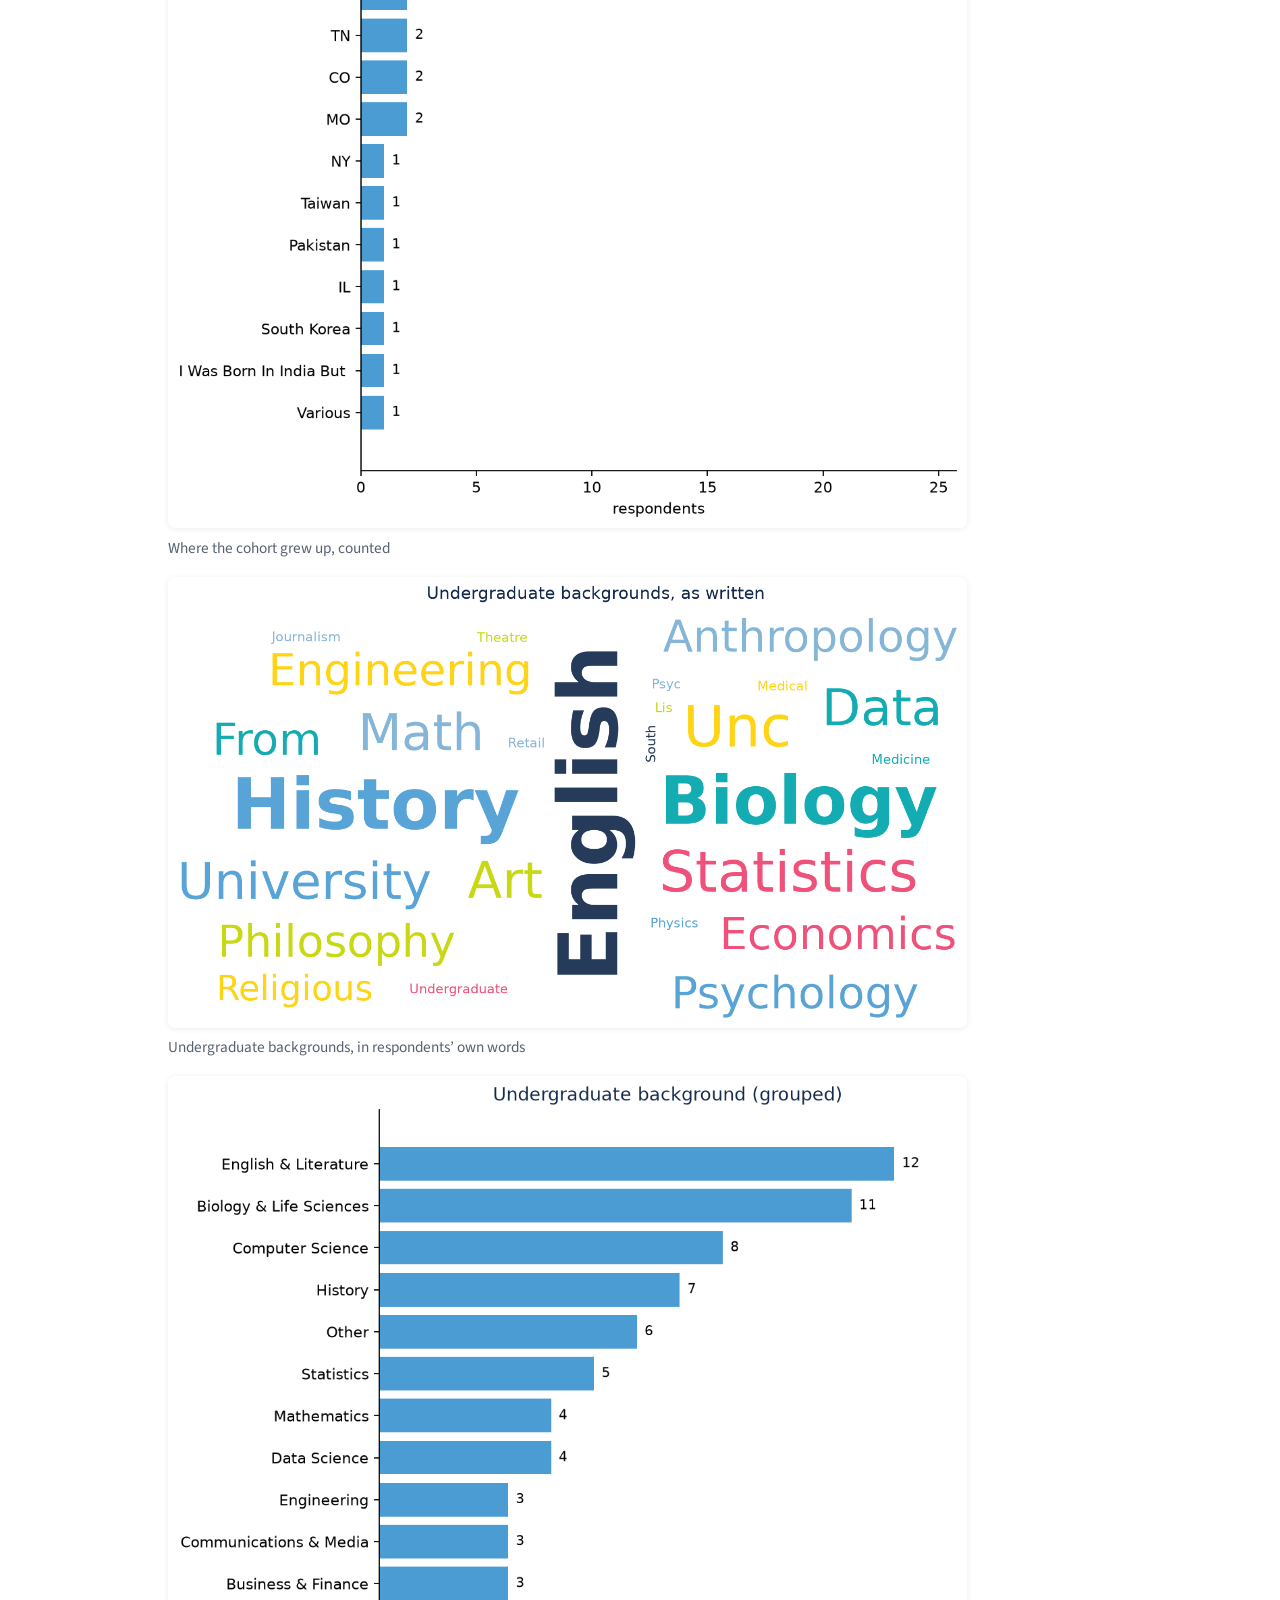
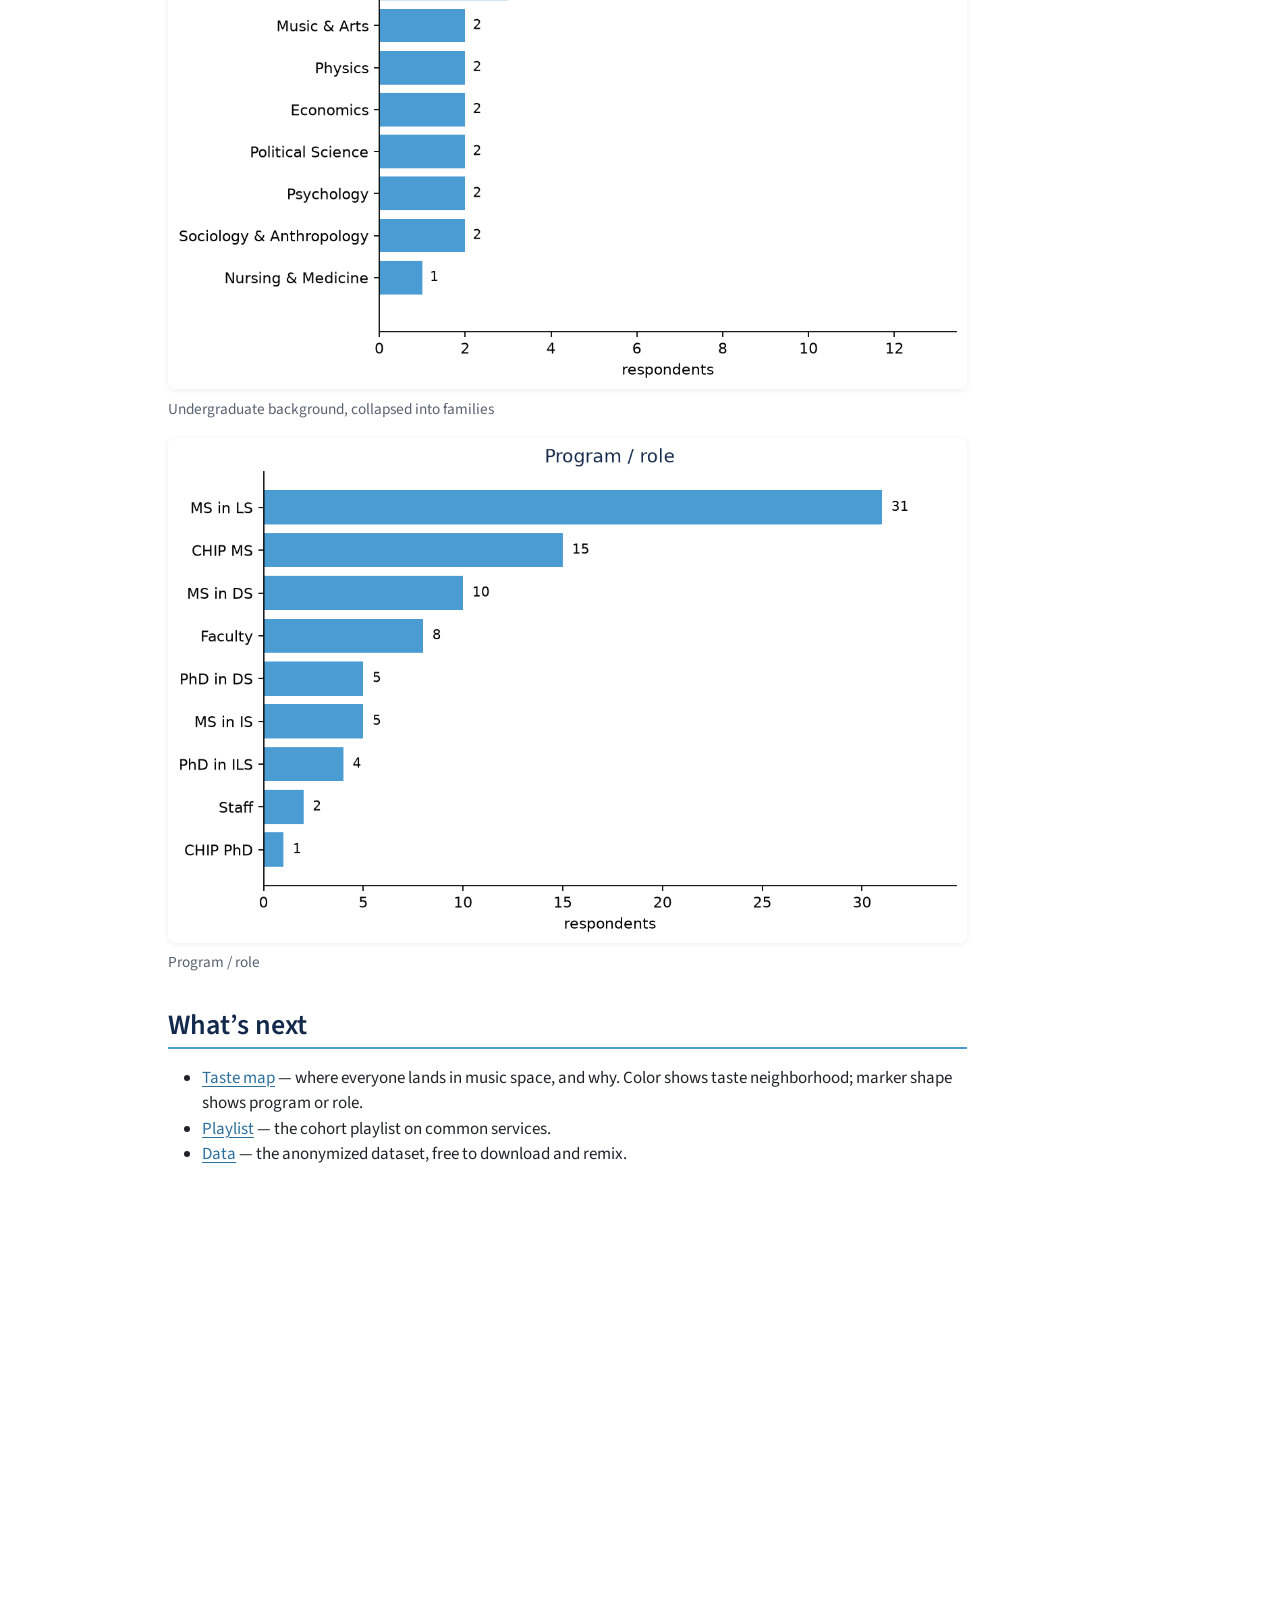
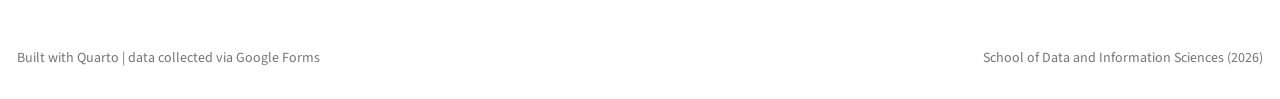
==== commit 7e45cd43: "Auto-refresh snapshot (2026-11-27)" ====
--- a/docs/index.html
+++ b/docs/index.html
@@ -220,7 +220,7 @@
 </div>
 </div>
 <div class="callout-body-container callout-body">
-<p><strong>81 people</strong> have filled out the cohort survey. Last refreshed November 26, 2026 at 07:57 PM.</p>
+<p><strong>81 people</strong> have filled out the cohort survey. Last refreshed November 27, 2026 at 07:46 PM.</p>
 </div>
 </div>
 <p>Families are spread across 33 states and countries, most often <strong>NC</strong> (23), <strong>China</strong> (6), <strong>VA</strong> (5). The most common undergraduate backgrounds are <strong>English &amp; Literature</strong>, <strong>Biology &amp; Life Sciences</strong>, <strong>Computer Science</strong>. 80 distinct songs were nominated for the playlist.</p>
